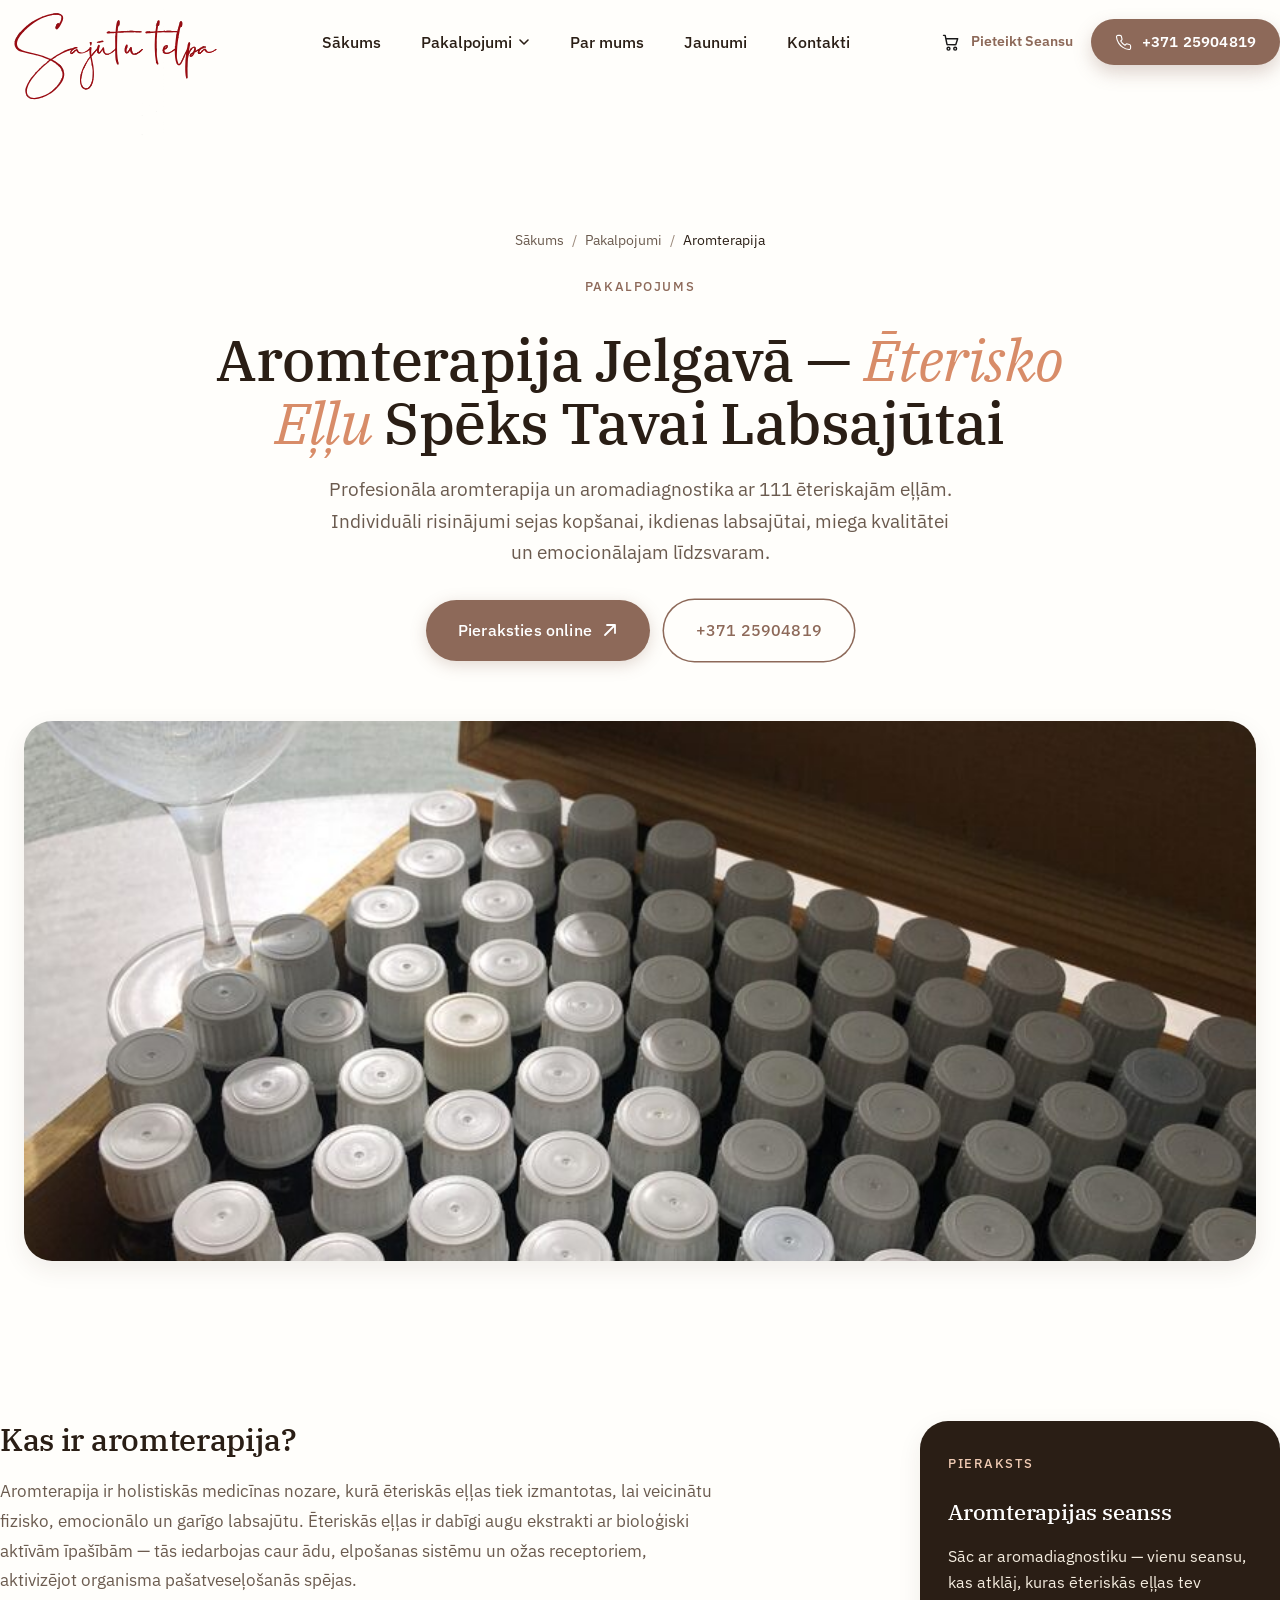
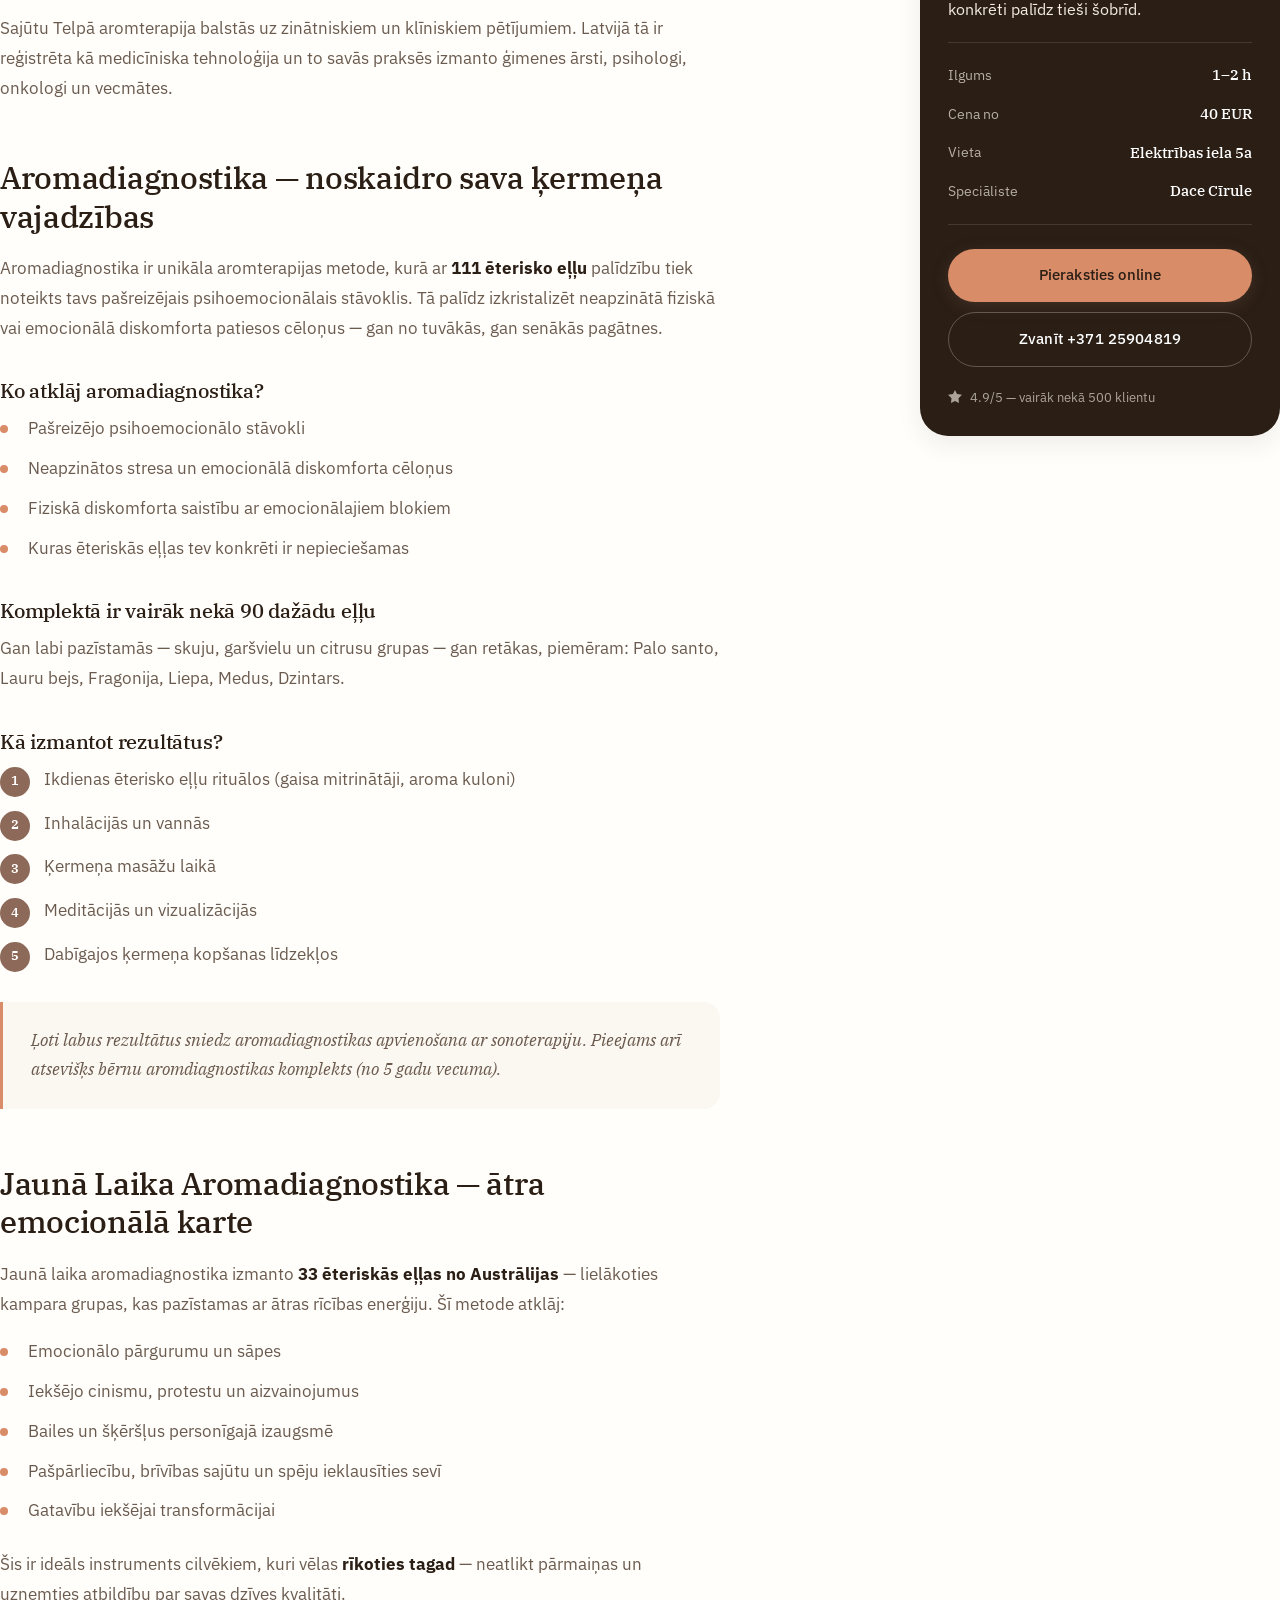
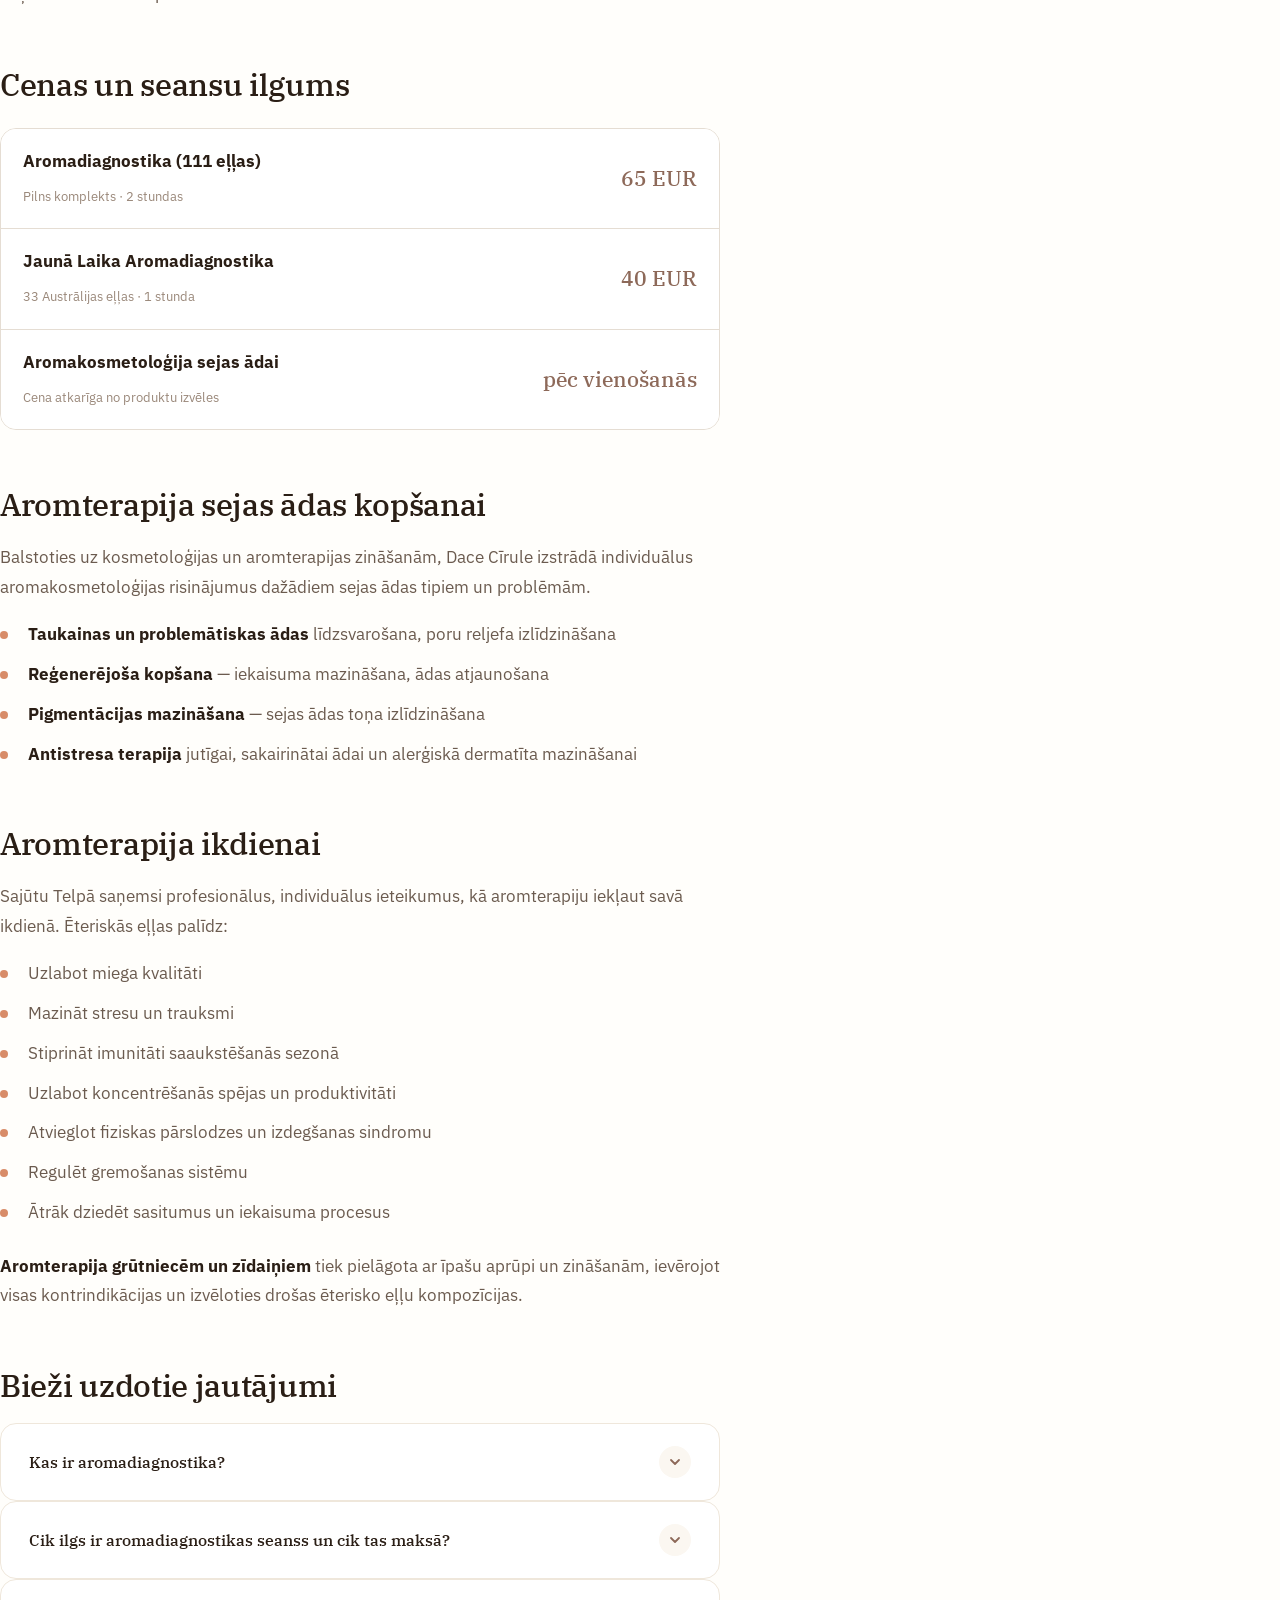
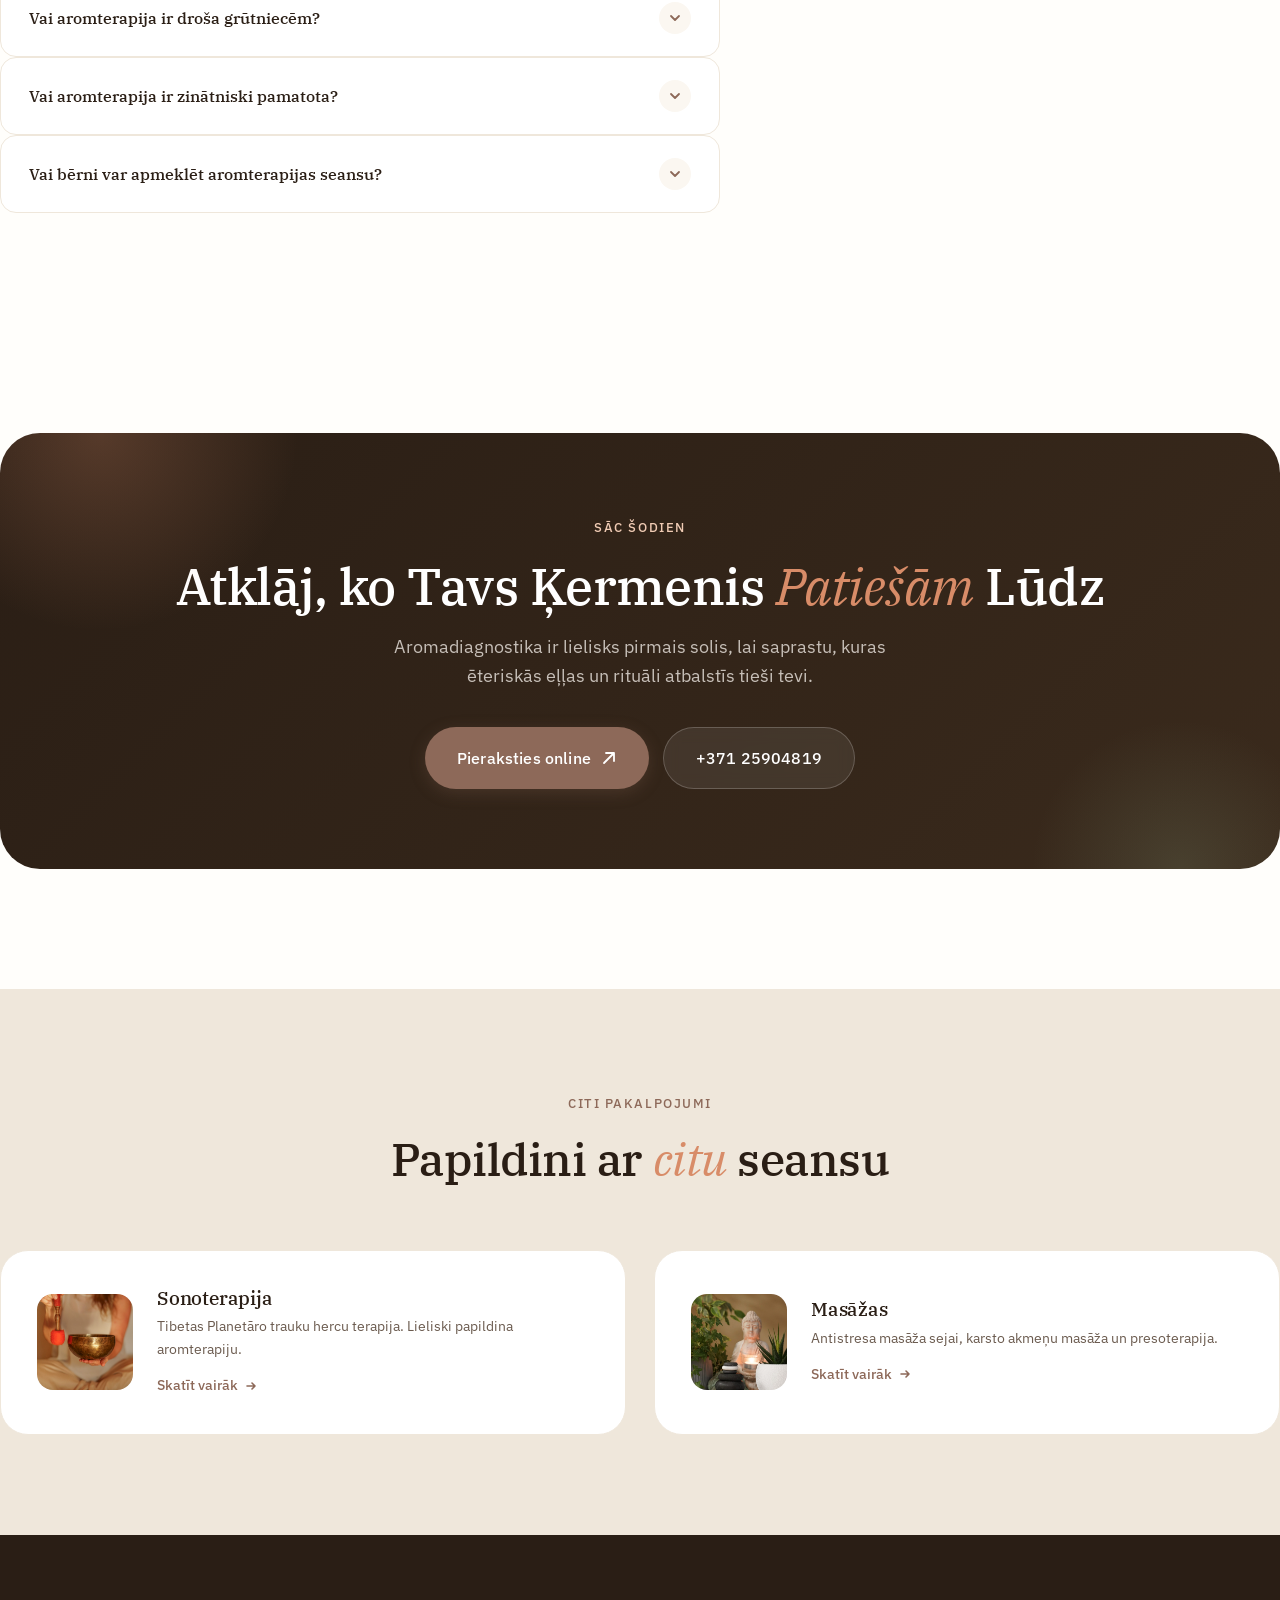
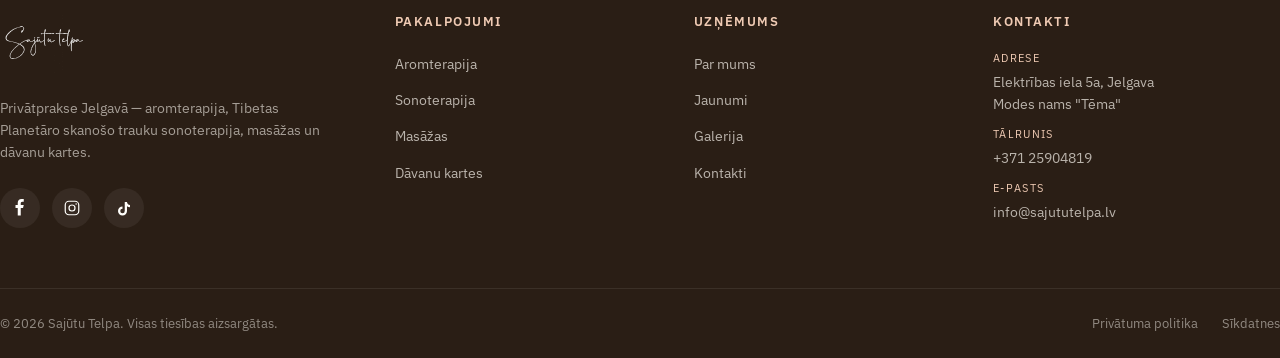
==== aromterapija.html @ 309bea6c "additional page build" ====
<!DOCTYPE html>
<html lang="lv">
<head>
  <meta charset="UTF-8" />
  <meta name="viewport" content="width=device-width, initial-scale=1.0" />
  <meta name="description" content="Profesionāla aromterapija Jelgavā. Aromadiagnostika ar 111 ēteriskajām eļļām (65 EUR), aromterapija ikdienai, sejas kopšanai un grūtniecēm. Pieraksts: +371 25904819." />
  <title>Aromterapija Jelgavā | Aromadiagnostika &amp; Ēteriskās Eļļas | Sajūtu Telpa</title>

  <link rel="preconnect" href="https://fonts.googleapis.com" />
  <link rel="preconnect" href="https://fonts.gstatic.com" crossorigin />
  <link href="https://fonts.googleapis.com/css2?family=IBM+Plex+Sans:wght@400;500;600;700&family=IBM+Plex+Serif:ital,wght@0,400;0,500;1,400;1,500&display=swap" rel="stylesheet" />

  <link rel="stylesheet" href="css/styles.css" />
  <link rel="icon" type="image/svg+xml" href="data:image/svg+xml,%3Csvg xmlns='http://www.w3.org/2000/svg' viewBox='0 0 32 32'%3E%3Cpath fill='%23B07659' d='M16 4c2 4 6 6 10 6-4 2-6 6-6 10-2-4-6-6-10-6 4-2 6-6 6-10z'/%3E%3C/svg%3E" />

  <script type="application/ld+json">
  {
    "@context": "https://schema.org",
    "@type": "Service",
    "serviceType": "Aromterapija un aromadiagnostika",
    "provider": {
      "@type": "LocalBusiness",
      "name": "Sajūtu Telpa",
      "address": {
        "@type": "PostalAddress",
        "streetAddress": "Elektrības iela 5a",
        "addressLocality": "Jelgava",
        "postalCode": "LV-3001",
        "addressCountry": "LV"
      },
      "telephone": "+37125904819"
    },
    "areaServed": "Jelgava",
    "offers": [
      { "@type": "Offer", "name": "Aromadiagnostika (111 eļļas)", "price": "65", "priceCurrency": "EUR" },
      { "@type": "Offer", "name": "Jaunā Laika Aromadiagnostika", "price": "40", "priceCurrency": "EUR" }
    ]
  }
  </script>
</head>
<body>

  <!-- ======================= HEADER ======================= -->
  <header class="site-header" id="siteHeader">
    <div class="container header-inner">
      <a href="index.html" class="logo" aria-label="Sajūtu Telpa — sākumlapa">
        <img src="assets/logo.svg" alt="Sajūtu Telpa logotips" width="34" height="34" />
      </a>

      <nav class="primary-nav" aria-label="Galvenā navigācija">
        <ul>
          <li><a href="index.html">Sākums</a></li>
          <li class="has-dropdown">
            <button type="button" class="nav-trigger" aria-expanded="false" aria-haspopup="true">
              Pakalpojumi
              <svg width="12" height="12" viewBox="0 0 12 12" aria-hidden="true"><path d="M2 4l4 4 4-4" fill="none" stroke="currentColor" stroke-width="1.6" stroke-linecap="round" stroke-linejoin="round"/></svg>
            </button>
            <div class="dropdown" role="menu">
              <a href="aromterapija.html" role="menuitem"><strong>Aromterapija</strong><span>Aromadiagnostika &amp; ēteriskās eļļas</span></a>
              <a href="sonoterapija.html" role="menuitem"><strong>Sonoterapija</strong><span>Tibetas Planetārie skanošie trauki</span></a>
              <a href="masazas.html" role="menuitem"><strong>Masāžas</strong><span>Antistresa &amp; karsto akmeņu</span></a>
              <a href="davanu-kartes.html" role="menuitem"><strong>Dāvanu kartes</strong><span>Uzdāvini labsajūtu</span></a>
            </div>
          </li>
          <li><a href="par-mums.html">Par mums</a></li>
          <li><a href="jaunumi.html">Jaunumi</a></li>
          <li><a href="kontakti.html">Kontakti</a></li>
        </ul>
      </nav>

      <div class="header-cta">
        <a href="https://go.sajututelpa.lv/visi-pakalpojumi" class="header-book" target="_blank" rel="noopener">
          <span class="header-book-icon" aria-hidden="true">
            <svg width="20" height="20" viewBox="0 0 24 24" fill="none">
              <circle cx="9" cy="20" r="1.7" stroke="currentColor" stroke-width="1.7"/>
              <circle cx="17" cy="20" r="1.7" stroke="currentColor" stroke-width="1.7"/>
              <path d="M3 4h2l2.1 10.4a1 1 0 0 0 1 .8h8.9a1 1 0 0 0 1-.8L20 8H7" stroke="currentColor" stroke-width="1.7" stroke-linecap="round" stroke-linejoin="round"/>
            </svg>
          </span>
          <span>Pieteikt Seansu</span>
        </a>
        <a href="tel:+37125904819" class="header-call">
          <svg width="17" height="17" viewBox="0 0 24 24" fill="none" aria-hidden="true"><path d="M22 16.92v3a2 2 0 0 1-2.18 2 19.79 19.79 0 0 1-8.63-3.07 19.5 19.5 0 0 1-6-6 19.79 19.79 0 0 1-3.07-8.67A2 2 0 0 1 4.11 2h3a2 2 0 0 1 2 1.72 12.84 12.84 0 0 0 .7 2.81 2 2 0 0 1-.45 2.11L8.09 9.91a16 16 0 0 0 6 6l1.27-1.27a2 2 0 0 1 2.11-.45 12.84 12.84 0 0 0 2.81.7A2 2 0 0 1 22 16.92z" stroke="currentColor" stroke-width="1.6" stroke-linecap="round" stroke-linejoin="round"/></svg>
          <span>+371 25904819</span>
        </a>
      </div>

      <button class="mobile-toggle" id="mobileToggle" aria-expanded="false" aria-controls="mobileMenu" aria-label="Atvērt izvēlni">
        <span></span><span></span><span></span>
      </button>
    </div>
  </header>

  <div class="mobile-menu" id="mobileMenu" hidden>
    <ul>
      <li><a href="index.html">Sākums</a></li>
      <li><a href="aromterapija.html">Aromterapija</a></li>
      <li><a href="sonoterapija.html">Sonoterapija</a></li>
      <li><a href="masazas.html">Masāžas</a></li>
      <li><a href="davanu-kartes.html">Dāvanu kartes</a></li>
      <li><a href="par-mums.html">Par mums</a></li>
      <li><a href="jaunumi.html">Jaunumi</a></li>
      <li><a href="kontakti.html">Kontakti</a></li>
    </ul>
  </div>

  <main>

    <!-- ======================= PAGE HERO ======================= -->
    <section class="page-hero">
      <div class="container page-hero-inner">
        <nav class="breadcrumbs" aria-label="Trase">
          <ol>
            <li><a href="index.html">Sākums</a></li>
            <li><a href="index.html#pakalpojumi">Pakalpojumi</a></li>
            <li><span aria-current="page">Aromterapija</span></li>
          </ol>
        </nav>
        <span class="eyebrow">Pakalpojums</span>
        <h1>Aromterapija Jelgavā — <em>Ēterisko Eļļu</em> Spēks Tavai Labsajūtai</h1>
        <p class="lead">Profesionāla aromterapija un aromadiagnostika ar 111 ēteriskajām eļļām. Individuāli risinājumi sejas kopšanai, ikdienas labsajūtai, miega kvalitātei un emocionālajam līdzsvaram.</p>
        <div class="page-hero-actions">
          <a href="https://go.sajututelpa.lv/visi-pakalpojumi" class="btn btn-primary btn-lg" target="_blank" rel="noopener">
            Pieraksties online
            <svg width="16" height="16" viewBox="0 0 16 16" aria-hidden="true"><path d="M3 13L13 3M5 3h8v8" stroke="currentColor" stroke-width="1.8" stroke-linecap="round" stroke-linejoin="round" fill="none"/></svg>
          </a>
          <a href="tel:+37125904819" class="btn btn-outline btn-lg">+371 25904819</a>
        </div>
      </div>

      <div class="service-feature-img">
        <img src="assets/gallery/Aromterapijas%20proced%C5%ABras%20Jelgav%C4%81.jpeg" alt="Aromterapijas procedūra Sajūtu Telpā Jelgavā" />
      </div>
    </section>

    <!-- ======================= SERVICE BODY ======================= -->
    <section class="service-body">
      <div class="container service-body-grid">
        <article class="service-content">
          <h2>Kas ir aromterapija?</h2>
          <p>Aromterapija ir holistiskās medicīnas nozare, kurā ēteriskās eļļas tiek izmantotas, lai veicinātu fizisko, emocionālo un garīgo labsajūtu. Ēteriskās eļļas ir dabīgi augu ekstrakti ar bioloģiski aktīvām īpašībām — tās iedarbojas caur ādu, elpošanas sistēmu un ožas receptoriem, aktivizējot organisma pašatveseļošanās spējas.</p>
          <p>Sajūtu Telpā aromterapija balstās uz zinātniskiem un klīniskiem pētījumiem. Latvijā tā ir reģistrēta kā medicīniska tehnoloģija un to savās praksēs izmanto ģimenes ārsti, psihologi, onkologi un vecmātes.</p>

          <h2>Aromadiagnostika — noskaidro sava ķermeņa vajadzības</h2>
          <p>Aromadiagnostika ir unikāla aromterapijas metode, kurā ar <strong>111 ēterisko eļļu</strong> palīdzību tiek noteikts tavs pašreizējais psihoemocionālais stāvoklis. Tā palīdz izkristalizēt neapzinātā fiziskā vai emocionālā diskomforta patiesos cēloņus — gan no tuvākās, gan senākās pagātnes.</p>

          <h3>Ko atklāj aromadiagnostika?</h3>
          <ul>
            <li>Pašreizējo psihoemocionālo stāvokli</li>
            <li>Neapzinātos stresa un emocionālā diskomforta cēloņus</li>
            <li>Fiziskā diskomforta saistību ar emocionālajiem blokiem</li>
            <li>Kuras ēteriskās eļļas tev konkrēti ir nepieciešamas</li>
          </ul>

          <h3>Komplektā ir vairāk nekā 90 dažādu eļļu</h3>
          <p>Gan labi pazīstamās — skuju, garšvielu un citrusu grupas — gan retākas, piemēram: Palo santo, Lauru bejs, Fragonija, Liepa, Medus, Dzintars.</p>

          <h3>Kā izmantot rezultātus?</h3>
          <ol>
            <li>Ikdienas ēterisko eļļu rituālos (gaisa mitrinātāji, aroma kuloni)</li>
            <li>Inhalācijās un vannās</li>
            <li>Ķermeņa masāžu laikā</li>
            <li>Meditācijās un vizualizācijās</li>
            <li>Dabīgajos ķermeņa kopšanas līdzekļos</li>
          </ol>

          <blockquote>
            <p>Ļoti labus rezultātus sniedz aromadiagnostikas apvienošana ar sonoterapiju. Pieejams arī atsevišķs bērnu aromdiagnostikas komplekts (no 5 gadu vecuma).</p>
          </blockquote>

          <h2>Jaunā Laika Aromadiagnostika — ātra emocionālā karte</h2>
          <p>Jaunā laika aromadiagnostika izmanto <strong>33 ēteriskās eļļas no Austrālijas</strong> — lielākoties kampara grupas, kas pazīstamas ar ātras rīcības enerģiju. Šī metode atklāj:</p>
          <ul>
            <li>Emocionālo pārgurumu un sāpes</li>
            <li>Iekšējo cinismu, protestu un aizvainojumus</li>
            <li>Bailes un šķēršļus personīgajā izaugsmē</li>
            <li>Pašpārliecību, brīvības sajūtu un spēju ieklausīties sevī</li>
            <li>Gatavību iekšējai transformācijai</li>
          </ul>
          <p>Šis ir ideāls instruments cilvēkiem, kuri vēlas <strong>rīkoties tagad</strong> — neatlikt pārmaiņas un uzņemties atbildību par savas dzīves kvalitāti.</p>

          <h2>Cenas un seansu ilgums</h2>
          <div class="price-table">
            <div class="price-row">
              <div>
                <strong>Aromadiagnostika (111 eļļas)</strong>
                <small>Pilns komplekts · 2 stundas</small>
              </div>
              <span class="price-tag">65 EUR</span>
            </div>
            <div class="price-row">
              <div>
                <strong>Jaunā Laika Aromadiagnostika</strong>
                <small>33 Austrālijas eļļas · 1 stunda</small>
              </div>
              <span class="price-tag">40 EUR</span>
            </div>
            <div class="price-row">
              <div>
                <strong>Aromakosmetoloģija sejas ādai</strong>
                <small>Cena atkarīga no produktu izvēles</small>
              </div>
              <span class="price-tag">pēc vienošanās</span>
            </div>
          </div>

          <h2>Aromterapija sejas ādas kopšanai</h2>
          <p>Balstoties uz kosmetoloģijas un aromterapijas zināšanām, Dace Cīrule izstrādā individuālus aromakosmetoloģijas risinājumus dažādiem sejas ādas tipiem un problēmām.</p>
          <ul>
            <li><strong>Taukainas un problemātiskas ādas</strong> līdzsvarošana, poru reljefa izlīdzināšana</li>
            <li><strong>Reģenerējoša kopšana</strong> — iekaisuma mazināšana, ādas atjaunošana</li>
            <li><strong>Pigmentācijas mazināšana</strong> — sejas ādas toņa izlīdzināšana</li>
            <li><strong>Antistresa terapija</strong> jutīgai, sakairinātai ādai un alerģiskā dermatīta mazināšanai</li>
          </ul>

          <h2>Aromterapija ikdienai</h2>
          <p>Sajūtu Telpā saņemsi profesionālus, individuālus ieteikumus, kā aromterapiju iekļaut savā ikdienā. Ēteriskās eļļas palīdz:</p>
          <ul>
            <li>Uzlabot miega kvalitāti</li>
            <li>Mazināt stresu un trauksmi</li>
            <li>Stiprināt imunitāti saaukstēšanās sezonā</li>
            <li>Uzlabot koncentrēšanās spējas un produktivitāti</li>
            <li>Atvieglot fiziskas pārslodzes un izdegšanas sindromu</li>
            <li>Regulēt gremošanas sistēmu</li>
            <li>Ātrāk dziedēt sasitumus un iekaisuma procesus</li>
          </ul>
          <p><strong>Aromterapija grūtniecēm un zīdaiņiem</strong> tiek pielāgota ar īpašu aprūpi un zināšanām, ievērojot visas kontrindikācijas un izvēloties drošas ēterisko eļļu kompozīcijas.</p>

          <h2>Bieži uzdotie jautājumi</h2>
          <details class="faq-item">
            <summary>
              <span>Kas ir aromadiagnostika?</span>
              <span class="faq-toggle" aria-hidden="true"><svg width="14" height="14" viewBox="0 0 14 14"><path d="M3 5l4 4 4-4" stroke="currentColor" stroke-width="1.8" stroke-linecap="round" stroke-linejoin="round" fill="none"/></svg></span>
            </summary>
            <div class="faq-content"><p>Aromadiagnostika ir aromterapijas metode, kurā ar ēterisko eļļu palīdzību nosaka cilvēka pašreizējo psihoemocionālo stāvokli un emocionālā vai fiziskā diskomforta cēloņus. Tā palīdz noskaidrot, kuras ēteriskās eļļas konkrētajā dzīves posmā ir nepieciešamas.</p></div>
          </details>
          <details class="faq-item">
            <summary>
              <span>Cik ilgs ir aromadiagnostikas seanss un cik tas maksā?</span>
              <span class="faq-toggle" aria-hidden="true"><svg width="14" height="14" viewBox="0 0 14 14"><path d="M3 5l4 4 4-4" stroke="currentColor" stroke-width="1.8" stroke-linecap="round" stroke-linejoin="round" fill="none"/></svg></span>
            </summary>
            <div class="faq-content"><p>Pilnais aromadiagnostikas seanss (111 ēteriskās eļļas) ilgst 2 stundas un maksā 65 EUR. Jaunā laika aromadiagnostika (33 eļļas) ilgst 1 stundu un maksā 40 EUR.</p></div>
          </details>
          <details class="faq-item">
            <summary>
              <span>Vai aromterapija ir droša grūtniecēm?</span>
              <span class="faq-toggle" aria-hidden="true"><svg width="14" height="14" viewBox="0 0 14 14"><path d="M3 5l4 4 4-4" stroke="currentColor" stroke-width="1.8" stroke-linecap="round" stroke-linejoin="round" fill="none"/></svg></span>
            </summary>
            <div class="faq-content"><p>Ar profesionāla terapeita palīdzību aromterapija var būt droša un labvēlīga grūtniecēm. Sajūtu Telpā tiek ievērotas visas kontrindikācijas un izvēlētas grūtniecībai piemērotas ēteriskās eļļas.</p></div>
          </details>
          <details class="faq-item">
            <summary>
              <span>Vai aromterapija ir zinātniski pamatota?</span>
              <span class="faq-toggle" aria-hidden="true"><svg width="14" height="14" viewBox="0 0 14 14"><path d="M3 5l4 4 4-4" stroke="currentColor" stroke-width="1.8" stroke-linecap="round" stroke-linejoin="round" fill="none"/></svg></span>
            </summary>
            <div class="faq-content"><p>Jā. Aromterapija ir reģistrēta kā medicīniska tehnoloģija Latvijā. To izmanto dažādās slimnīcās Francijā un Vācijā. Dace Cīrule ir papildus mācījusies ēterisko eļļu bioķīmijā pie Ingrid Ghesquiere (Francija) viņas Aroma Education skolā.</p></div>
          </details>
          <details class="faq-item">
            <summary>
              <span>Vai bērni var apmeklēt aromterapijas seansu?</span>
              <span class="faq-toggle" aria-hidden="true"><svg width="14" height="14" viewBox="0 0 14 14"><path d="M3 5l4 4 4-4" stroke="currentColor" stroke-width="1.8" stroke-linecap="round" stroke-linejoin="round" fill="none"/></svg></span>
            </summary>
            <div class="faq-content"><p>Jā, aromadiagnostika ir pieejama bērniem sākot no 5 gadu vecuma, izmantojot speciāli bērniem paredzētu eļļu komplektu.</p></div>
          </details>
        </article>

        <aside class="service-aside">
          <div class="info-card">
            <span class="eyebrow eyebrow-light">Pieraksts</span>
            <h3>Aromterapijas seanss</h3>
            <p>Sāc ar aromadiagnostiku — vienu seansu, kas atklāj, kuras ēteriskās eļļas tev konkrēti palīdz tieši šobrīd.</p>
            <div class="info-meta">
              <div><span>Ilgums</span><strong>1–2 h</strong></div>
              <div><span>Cena no</span><strong>40 EUR</strong></div>
              <div><span>Vieta</span><strong>Elektrības iela 5a</strong></div>
              <div><span>Speciāliste</span><strong>Dace Cīrule</strong></div>
            </div>
            <div class="info-actions">
              <a href="https://go.sajututelpa.lv/visi-pakalpojumi" class="btn btn-primary btn-block" target="_blank" rel="noopener">Pieraksties online</a>
              <a href="tel:+37125904819" class="btn btn-outline-light btn-block">Zvanīt +371 25904819</a>
            </div>
            <div class="info-trust">
              <svg width="14" height="14" viewBox="0 0 14 14" fill="currentColor" aria-hidden="true"><path d="M7 0l2 4 5 .7-3.5 3.5L11 13l-4-2-4 2 .5-4.8L0 4.7 5 4z"/></svg>
              4.9/5 — vairāk nekā 500 klientu
            </div>
          </div>
        </aside>
      </div>
    </section>

    <!-- ======================= CTA ======================= -->
    <section class="cta">
      <div class="container cta-inner reveal" data-reveal="up">
        <div class="cta-decor cta-decor-1" aria-hidden="true"></div>
        <div class="cta-decor cta-decor-2" aria-hidden="true"></div>
        <span class="eyebrow eyebrow-light">Sāc šodien</span>
        <h2>Atklāj, ko Tavs Ķermenis <em>Patiešām</em> Lūdz</h2>
        <p>Aromadiagnostika ir lielisks pirmais solis, lai saprastu, kuras ēteriskās eļļas un rituāli atbalstīs tieši tevi.</p>
        <div class="cta-actions">
          <a href="https://go.sajututelpa.lv/visi-pakalpojumi" class="btn btn-primary btn-lg" target="_blank" rel="noopener">
            Pieraksties online
            <svg width="16" height="16" viewBox="0 0 16 16" aria-hidden="true"><path d="M3 13L13 3M5 3h8v8" stroke="currentColor" stroke-width="1.8" stroke-linecap="round" stroke-linejoin="round" fill="none"/></svg>
          </a>
          <a href="tel:+37125904819" class="btn btn-ghost-light btn-lg">+371 25904819</a>
        </div>
      </div>
    </section>

    <!-- ======================= RELATED ======================= -->
    <section class="related-services">
      <div class="container">
        <div class="section-head reveal" data-reveal="up">
          <span class="eyebrow">Citi pakalpojumi</span>
          <h2>Papildini ar <em>citu</em> seansu</h2>
        </div>
        <div class="related-grid">
          <a href="sonoterapija.html" class="related-card">
            <div class="related-img"><img src="assets/gallery/Tibetas%20skano%C5%A1ie%20trauki.jpeg" alt="Tibetas Planetārie skanošie trauki" loading="lazy" /></div>
            <div>
              <h3>Sonoterapija</h3>
              <p>Tibetas Planetāro trauku hercu terapija. Lieliski papildina aromterapiju.</p>
              <span class="related-arrow">Skatīt vairāk <svg width="14" height="14" viewBox="0 0 14 14"><path d="M3 7h8m-3-3l3 3-3 3" stroke="currentColor" stroke-width="1.6" stroke-linecap="round" stroke-linejoin="round" fill="none"/></svg></span>
            </div>
          </a>
          <a href="masazas.html" class="related-card">
            <div class="related-img"><img src="assets/gallery/Karsto%20akme%C5%86u%20mas%C4%81%C5%BEa.jpeg" alt="Karsto akmeņu masāža" loading="lazy" /></div>
            <div>
              <h3>Masāžas</h3>
              <p>Antistresa masāža sejai, karsto akmeņu masāža un presoterapija.</p>
              <span class="related-arrow">Skatīt vairāk <svg width="14" height="14" viewBox="0 0 14 14"><path d="M3 7h8m-3-3l3 3-3 3" stroke="currentColor" stroke-width="1.6" stroke-linecap="round" stroke-linejoin="round" fill="none"/></svg></span>
            </div>
          </a>
        </div>
      </div>
    </section>

  </main>

  <!-- ======================= FOOTER ======================= -->
  <footer class="site-footer">
    <div class="container footer-grid">
      <div class="footer-brand">
        <a href="index.html" class="logo logo-light"><img src="assets/logo.svg" alt="Sajūtu Telpa logotips" width="30" height="30" /></a>
        <p>Privātprakse Jelgavā — aromterapija, Tibetas Planetāro skanošo trauku sonoterapija, masāžas un dāvanu kartes.</p>
        <div class="footer-socials">
          <a href="https://www.facebook.com/dclounge.jelgava" target="_blank" rel="noopener" aria-label="Facebook"><svg width="18" height="18" viewBox="0 0 24 24" fill="currentColor" aria-hidden="true"><path d="M13 22V12h3l1-4h-4V5.5c0-1 .5-2 2-2h2V0h-3c-3 0-5 2-5 5v3H6v4h3v10z"/></svg></a>
          <a href="https://www.instagram.com/sajutu.telpa/" target="_blank" rel="noopener" aria-label="Instagram"><svg width="18" height="18" viewBox="0 0 24 24" fill="none" aria-hidden="true"><rect x="3" y="3" width="18" height="18" rx="5" stroke="currentColor" stroke-width="1.6"/><circle cx="12" cy="12" r="4" stroke="currentColor" stroke-width="1.6"/><circle cx="17.5" cy="6.5" r="1" fill="currentColor"/></svg></a>
          <a href="https://www.tiktok.com/@sajutu.telpa" target="_blank" rel="noopener" aria-label="TikTok"><svg width="18" height="18" viewBox="0 0 24 24" fill="currentColor" aria-hidden="true"><path d="M16 4c0 2 1.5 4 4 4v3c-1.5 0-3-.5-4-1.5V16a6 6 0 1 1-6-6v3a3 3 0 1 0 3 3V4z"/></svg></a>
        </div>
      </div>
      <div class="footer-col"><h4>Pakalpojumi</h4><ul>
        <li><a href="aromterapija.html">Aromterapija</a></li>
        <li><a href="sonoterapija.html">Sonoterapija</a></li>
        <li><a href="masazas.html">Masāžas</a></li>
        <li><a href="davanu-kartes.html">Dāvanu kartes</a></li>
      </ul></div>
      <div class="footer-col"><h4>Uzņēmums</h4><ul>
        <li><a href="par-mums.html">Par mums</a></li>
        <li><a href="jaunumi.html">Jaunumi</a></li>
        <li><a href="galerija.html">Galerija</a></li>
        <li><a href="kontakti.html">Kontakti</a></li>
      </ul></div>
      <div class="footer-col footer-contact"><h4>Kontakti</h4><ul>
        <li><span>Adrese</span>Elektrības iela 5a, Jelgava<br />Modes nams "Tēma"</li>
        <li><span>Tālrunis</span><a href="tel:+37125904819">+371 25904819</a></li>
        <li><span>E-pasts</span><a href="mailto:info@sajututelpa.lv">info@sajututelpa.lv</a></li>
      </ul></div>
    </div>
    <div class="footer-bottom"><div class="container">
      <p>© <span id="year"></span> Sajūtu Telpa. Visas tiesības aizsargātas.</p>
      <ul><li><a href="privatuma-politika.html">Privātuma politika</a></li><li><a href="sikdatnes.html">Sīkdatnes</a></li></ul>
    </div></div>
  </footer>

  <a href="#top" class="back-to-top" id="backToTop" aria-label="Atgriezties augšā" hidden>
    <svg width="20" height="20" viewBox="0 0 20 20" aria-hidden="true"><path d="M6 12l4-4 4 4" stroke="currentColor" stroke-width="2" stroke-linecap="round" stroke-linejoin="round" fill="none"/></svg>
  </a>

  <script src="js/main.js"></script>
</body>
</html>
---- css/styles.css ----
/* ========================================================
   SAJŪTU TELPA — STYLES
   ======================================================== */

:root {
  /* Color tokens */
  --bg: #FFFEFB;
  --bg-alt: #EFE7DB;
  --bg-dark: #2A1E15;
  --surface: #FFFFFF;
  --surface-soft: #FBF7F1;

  --text: #2A1E15;
  --text-soft: #6B5B4F;
  --text-mute: #9A887A;

  --primary: #8D6959;
  --primary-hover: #9A6248;
  --primary-soft: #D4A488;
  --accent: #D88C68;
  --accent-soft: #F0CBB4;

  --border: #E5DDD3;
  --border-soft: #EFE7DB;

  --sage: #8FA886;

  --shadow-sm: 0 2px 6px rgba(60, 36, 20, 0.05);
  --shadow-md: 0 8px 24px rgba(60, 36, 20, 0.08);
  --shadow-lg: 0 20px 50px rgba(60, 36, 20, 0.12);

  --radius-sm: 8px;
  --radius: 16px;
  --radius-lg: 28px;
  --radius-xl: 40px;

  --container: 1290px;
  --header-h: 84px;

  --ease: cubic-bezier(0.25, 1, 0.5, 1);
  --ease-bounce: cubic-bezier(0.34, 1.56, 0.64, 1);
}

/* ========================================================
   RESET & BASE
   ======================================================== */
*, *::before, *::after { box-sizing: border-box; }

html {
  scroll-behavior: smooth;
  scroll-padding-top: var(--header-h);
}

body {
  margin: 0;
  font-family: 'IBM Plex Sans', system-ui, -apple-system, sans-serif;
  font-size: 16px;
  line-height: 1.65;
  color: var(--text);
  background: var(--bg);
  -webkit-font-smoothing: antialiased;
  -moz-osx-font-smoothing: grayscale;
  overflow-x: hidden;
}

img { max-width: 100%; display: block; }
a { color: inherit; text-decoration: none; }
button { font-family: inherit; cursor: pointer; border: none; background: none; }
ul { list-style: none; padding: 0; margin: 0; }

h1, h2, h3, h4, h5 {
  font-family: 'IBM Plex Serif', Georgia, serif;
  font-weight: 500;
  line-height: 1.15;
  margin: 0;
  letter-spacing: -0.01em;
}

h1 em, h2 em, h3 em {
  font-family: 'IBM Plex Serif', Georgia, serif;
  font-style: italic;
  color: var(--accent);
  font-weight: 400;
}

p { margin: 0; }

.container {
  width: 100%;
  max-width: var(--container);
  margin: 0 auto;
  padding: 0;
}

.eyebrow {
  display: inline-flex;
  align-items: center;
  gap: 8px;
  font-size: 13px;
  font-weight: 500;
  letter-spacing: 0.12em;
  text-transform: uppercase;
  color: var(--primary);
  margin-bottom: 18px;
}
.eyebrow-light { color: var(--accent-soft); }
.eyebrow-dot {
  width: 6px; height: 6px; border-radius: 50%;
  background: var(--accent);
  box-shadow: 0 0 0 4px rgba(216, 140, 104, 0.18);
  animation: pulse 2.4s ease-in-out infinite;
}

@keyframes pulse {
  0%, 100% { box-shadow: 0 0 0 4px rgba(216, 140, 104, 0.18); }
  50% { box-shadow: 0 0 0 8px rgba(216, 140, 104, 0.05); }
}

/* ========================================================
   BUTTONS
   ======================================================== */
.btn {
  display: inline-flex;
  align-items: center;
  justify-content: center;
  gap: 10px;
  padding: 14px 26px;
  border-radius: 999px;
  font-weight: 500;
  font-size: 15px;
  letter-spacing: 0.01em;
  cursor: pointer;
  transition: all 0.3s var(--ease);
  position: relative;
  overflow: hidden;
  white-space: nowrap;
}
.btn svg { transition: transform 0.3s var(--ease); }
.btn:hover svg { transform: translate(2px, -2px); }

.btn-sm { padding: 10px 18px; font-size: 14px; }
.btn-lg { padding: 17px 32px; font-size: 16px; }
.btn-block { width: 100%; }

.btn-primary {
  background: var(--primary);
  color: #fff;
  box-shadow: 0 4px 16px rgba(141, 105, 89, 0.25);
}
.btn-primary:hover {
  background: var(--primary-hover);
  box-shadow: 0 8px 24px rgba(141, 105, 89, 0.35);
  transform: translateY(-1px);
}

.btn-ghost {
  background: transparent;
  color: var(--text);
  border: 1.5px solid var(--border);
}
.btn-ghost:hover {
  background: var(--surface);
  border-color: var(--primary);
  color: var(--primary);
}

.btn-ghost-light {
  background: rgba(255,255,255,0.08);
  color: #fff;
  border: 1.5px solid rgba(255,255,255,0.2);
  backdrop-filter: blur(8px);
}
.btn-ghost-light:hover {
  background: rgba(255,255,255,0.15);
  border-color: rgba(255,255,255,0.4);
}

.btn-outline {
  background: transparent;
  color: var(--primary);
  border: none;
  /* Ring instead of border: even curves on iOS; overflow visible avoids .btn clip */
  box-shadow: 0 0 0 1.5px var(--primary);
  overflow: visible;
}
.btn-outline:hover {
  background: var(--primary);
  color: #fff;
  box-shadow: 0 0 0 1.5px var(--primary);
}

.link-arrow {
  display: inline-flex;
  align-items: center;
  gap: 8px;
  color: var(--primary);
  font-weight: 500;
  position: relative;
  padding-bottom: 2px;
}
.link-arrow::after {
  content: '';
  position: absolute;
  left: 0; bottom: 0;
  width: 100%; height: 1px;
  background: currentColor;
  transform: scaleX(0);
  transform-origin: right;
  transition: transform 0.4s var(--ease);
}
.link-arrow:hover::after {
  transform: scaleX(1);
  transform-origin: left;
}
.link-arrow svg { transition: transform 0.3s var(--ease); }
.link-arrow:hover svg { transform: translateX(4px); }

/* ========================================================
   HEADER
   ======================================================== */
.site-header {
  position: sticky;
  top: 0;
  z-index: 2001;
  background: rgba(255, 254, 251, 0.85);
  backdrop-filter: blur(14px);
  border-bottom: 1px solid transparent;
  transition: all 0.3s var(--ease);
}
.site-header.scrolled {
  border-bottom-color: var(--border);
  box-shadow: var(--shadow-sm);
}

.header-inner {
  display: flex;
  align-items: center;
  justify-content: space-between;
  gap: 32px;
  height: var(--header-h);
}

.logo {
  display: inline-flex;
  align-items: center;
  line-height: 0;
}
.logo img {
  width: 50px;
  height: auto;
  object-fit: contain;
  transition: width 0.35s var(--ease), padding 0.35s var(--ease), transform 0.35s var(--ease);
}
.site-header .logo {
  width: 230px;
  flex: 0 0 230px;
  padding-top: 35px;
}
.site-header .logo img {
  width: 230px;
  height: auto;
  transform-origin: left center;
}
.site-header.scrolled .logo {
  padding-top: 5px;
}
.site-header.scrolled .logo img {
  transform: scale(0.7391);
}
.logo-light img {
  width: 88px;
  height: auto;
  filter: brightness(0) invert(1);
  opacity: 0.9;
}

.primary-nav { flex: 1; display: flex; justify-content: center; }
.primary-nav > ul {
  display: flex;
  align-items: center;
  gap: 8px;
}
.primary-nav a, .nav-trigger {
  display: inline-flex;
  align-items: center;
  gap: 6px;
  padding: 10px 16px;
  font-size: 16px;
  font-weight: 500;
  color: var(--text);
  border-radius: 999px;
  transition: all 0.3s var(--ease);
}
.primary-nav a:hover, .nav-trigger:hover {
  color: var(--primary);
  background: var(--surface-soft);
}
.nav-trigger svg { transition: transform 0.3s var(--ease); }
.has-dropdown:hover .nav-trigger svg { transform: rotate(180deg); }

.has-dropdown { position: relative; }
.dropdown {
  position: absolute;
  top: calc(100% + 8px);
  left: 50%;
  transform: translate(-50%, 8px);
  width: 320px;
  background: var(--surface);
  border-radius: var(--radius);
  box-shadow: var(--shadow-lg);
  border: 1px solid var(--border-soft);
  padding: 12px;
  opacity: 0;
  visibility: hidden;
  transition: all 0.3s var(--ease);
}
.has-dropdown:hover .dropdown,
.has-dropdown:focus-within .dropdown {
  opacity: 1;
  visibility: visible;
  transform: translate(-50%, 0);
}
.dropdown a {
  display: block;
  padding: 12px 14px;
  border-radius: var(--radius-sm);
  transition: background 0.2s ease;
}
.dropdown a:hover { background: var(--surface-soft); }
.dropdown strong { display: block; color: var(--text); font-size: 15px; margin-bottom: 2px; font-weight: 600; }
.dropdown span { display: block; font-size: 13px; color: var(--text-soft); }

.header-cta {
  display: flex;
  align-items: center;
  gap: 18px;
}

.header-book {
  display: inline-flex;
  align-items: center;
  gap: 10px;
  font-size: 14px;
  font-weight: 600;
  color: #8d6959;
  transition: color 0.3s var(--ease), transform 0.3s var(--ease);
  white-space: nowrap;
}
.header-book:hover {
  color: #d66f41;
  transform: translateY(-1px);
}

.header-book-icon {
  position: relative;
  display: inline-grid;
  place-items: center;
  width: 20px;
  height: 20px;
  color: #181818;
}

.header-book-count {
  position: absolute;
  top: -7px;
  right: -9px;
  min-width: 15px;
  height: 15px;
  border-radius: 999px;
  padding: 0 4px;
  background: #9f9363;
  color: #fff;
  font-size: 10px;
  line-height: 15px;
  text-align: center;
  font-weight: 700;
}

.header-call {
  display: inline-flex;
  align-items: center;
  gap: 10px;
  padding: 11px 24px;
  border-radius: 999px;
  background: #8d6959;
  color: #fff;
  font-size: 15px;
  font-weight: 600;
  letter-spacing: 0.01em;
  box-shadow: 0 8px 18px rgba(141, 105, 89, 0.28);
  transition: background 0.3s var(--ease), transform 0.3s var(--ease);
  white-space: nowrap;
}

.header-call:hover {
  background: #7f5f50;
  transform: translateY(-1px);
}

.mobile-toggle {
  display: none;
  flex-direction: column;
  gap: 5px;
  padding: 8px;
}
.mobile-toggle span {
  width: 22px; height: 2px;
  background: var(--text);
  border-radius: 2px;
  transition: all 0.3s var(--ease);
}
.mobile-toggle[aria-expanded="true"] span:nth-child(1) {
  transform: translateY(7px) rotate(45deg);
}
.mobile-toggle[aria-expanded="true"] span:nth-child(2) {
  opacity: 0;
}
.mobile-toggle[aria-expanded="true"] span:nth-child(3) {
  transform: translateY(-7px) rotate(-45deg);
}

.mobile-menu {
  position: fixed;
  inset: var(--header-h) 0 0 0;
  background: var(--bg);
  padding: 32px 24px;
  z-index: 2000;
  overflow-y: auto;
  -webkit-overflow-scrolling: touch;
  transform: translateX(-100%);
  transition: transform 0.4s var(--ease);
}
.mobile-menu.open {
  transform: translateX(0);
}
.mobile-menu[hidden] { display: block; }
.mobile-menu ul { display: flex; flex-direction: column; gap: 6px; margin-bottom: 24px; }
.mobile-menu a {
  display: block;
  padding: 16px 20px;
  font-size: 18px;
  font-family: 'IBM Plex Serif', serif;
  border-bottom: 1px solid var(--border-soft);
}
.mobile-cta {
  display: flex;
  flex-direction: column;
  gap: 12px;
}
.mobile-cta .btn {
  justify-content: space-between;
  width: 100%;
}
.mobile-cta .btn svg {
  flex-shrink: 0;
  width: 20px;
  height: 20px;
}
.mobile-cta .btn .mobile-cta-text {
  text-align: right;
  font-family: inherit;
}
.mobile-cta .btn:hover svg {
  transform: none;
}

/* ========================================================
   HERO
   ======================================================== */
.hero {
  position: relative;
  padding: 44px 0 92px;
  overflow: hidden;
}
.hero-panel {
  background-color: #f4f3f0;
  background-image: url("../assets/image.png");
  background-repeat: no-repeat;
  background-size: cover;
  background-position: center;
  border-radius: 22px;
  overflow: hidden;
  border: 1px solid #ece7df;
}

.hero-inner {
  display: grid;
  grid-template-columns: 1.02fr 1fr;
  gap: 24px;
  align-items: stretch;
}

.hero-content {
  position: relative;
  z-index: 2;
  padding: 72px 36px 72px 54px;
}

.hero-title {
  font-size: clamp(2.3rem, 4.3vw, 3rem);
  margin-bottom: 16px;
  letter-spacing: -0.02em;
  line-height: 1.08;
}
.hero-title em {
  display: inline-block;
  position: relative;
  color: #d66f41;
}

.hero-sub {
  font-size: 19px;
  color: #6e665f;
  margin-bottom: 30px;
  line-height: 1.58;
}

.hero-actions {
  display: flex;
  gap: 12px;
  flex-wrap: wrap;
  margin-bottom: 54px;
  margin-top: 60px;
}

.hero-main-cta {
  background: #8b6552;
  box-shadow: 0 12px 24px rgba(139, 101, 82, 0.26);
}
.hero-main-cta:hover {
  background: #775443;
  box-shadow: 0 14px 28px rgba(139, 101, 82, 0.34);
}

.hero-trust {
  display: flex;
  flex-direction: column;
  gap: 10px;
  padding: 16px 18px;
  background: #fff;
  border-radius: 16px;
  box-shadow: 0 10px 24px rgba(42, 30, 21, 0.06);
  max-width: 470px;
  border: 1px solid #eee7dd;
}

.hero-trust-top {
  display: flex;
  align-items: center;
  gap: 14px;
}

.hero-avatars {
  display: inline-flex;
  align-items: center;
  margin-top: 1px;
}
.hero-avatar {
  width: 30px;
  height: 30px;
  border-radius: 50%;
  border: 2px solid #fff;
  overflow: hidden;
  margin-left: -8px;
  box-shadow: 0 3px 10px rgba(42, 30, 21, 0.12);
}
.hero-avatar:first-child { margin-left: 0; }
.hero-avatar img {
  width: 100%;
  height: 100%;
  object-fit: cover;
}

.stars {
  display: inline-flex;
  gap: 2px;
  color: #d86f43;
}
.stars svg { width: 15px; height: 15px; }
.trust-text {
  font-size: 13px;
  color: #6f645b;
  line-height: 1.55;
  max-width: 320px;
}

.hero-visual {
  position: relative;
  height: 100%;
  min-height: 540px;
  border-radius: 22px;
  overflow: hidden;
  background: transparent;
}

.hero-shape {
  display: none;
}
.hero-shape-1 {
  width: 420px;
  height: 420px;
  top: -130px;
  right: -85px;
}
.hero-shape-2 {
  width: 460px;
  height: 460px;
  bottom: -190px;
  left: -90px;
}

.hero-image {
  position: absolute;
  inset: 0;
  border-radius: 22px;
  overflow: hidden;
}
.hero-image img {
  width: 100%;
  height: 100%;
  object-fit: cover;
  object-position: center;
  transition: transform 0.9s var(--ease);
}
.hero-image:hover img { transform: scale(1.03); }

/* ========================================================
   MARQUEE
   ======================================================== */
.marquee-section {
  background: var(--bg-dark);
  color: var(--bg);
  padding: 24px 0;
  overflow: hidden;
}
.marquee {
  display: flex;
  white-space: nowrap;
  mask-image: linear-gradient(90deg, transparent, #000 8%, #000 92%, transparent);
}
.marquee-track {
  display: inline-flex;
  align-items: center;
  gap: 40px;
  padding-right: 40px;
  font-family: 'IBM Plex Serif', serif;
  font-size: 22px;
  letter-spacing: 0.02em;
  animation: scrollX 40s linear infinite;
}
.marquee-track span:nth-child(even) {
  color: var(--accent);
  font-size: 16px;
}
@keyframes scrollX {
  to { transform: translateX(-50%); }
}

/* ========================================================
   ABOUT INTRO
   ======================================================== */
.about-intro { padding: 120px 0; }
.about-grid {
  display: grid;
  grid-template-columns: 1fr 1.1fr;
  gap: 80px;
  align-items: start;
}
.about-text-wrap {
  position: sticky;
  top: calc(var(--header-h) + 40px);
  align-self: start;
}
.about-text h2 {
  font-size: clamp(2rem, 3.5vw, 3rem);
  margin-bottom: 20px;
}
.about-text p {
  color: var(--text-soft);
  font-size: 17px;
  margin-bottom: 20px;
  max-width: 460px;
}
.about-text p + p { margin-bottom: 28px; }

.about-gallery {
  display: flex;
  flex-direction: row;
  align-items: flex-start;
  gap: 14px;
}
.about-gallery__col {
  flex: 1;
  min-width: 0;
  display: flex;
  flex-direction: column;
  gap: 14px;
}
.about-gallery__col--right {
  /* Right column starts lower — masonry stagger (desktop + mobile) */
  margin-top: clamp(1.5rem, 5.5vw, 3.25rem);
}
@media (min-width: 600px) {
  .about-gallery { gap: 20px; }
  .about-gallery__col { gap: 20px; }
  .about-gallery__col--right { margin-top: clamp(2rem, 6vw, 3.75rem); }
}
.gallery-img {
  width: 100%;
  border-radius: var(--radius);
  overflow: hidden;
  box-shadow: var(--shadow-sm);
  transition: transform 0.4s var(--ease);
}
.gallery-img:hover { transform: translateY(-4px); }
.gallery-img img {
  width: 100%;
  height: auto;
  display: block;
  object-fit: cover;
  transition: transform 0.6s var(--ease);
}
.gallery-img:hover img { transform: scale(1.04); }

/* ========================================================
   SERVICES
   ======================================================== */
.services { padding: 120px 0; background: var(--bg-alt); }
.section-head {
  text-align: center;
  max-width: 640px;
  margin: 0 auto 64px;
}
.section-head h2 {
  font-size: clamp(2rem, 3.6vw, 3rem);
  margin-bottom: 16px;
}
.section-head p { color: var(--text-soft); font-size: 17px; }

.services-grid {
  display: grid;
  grid-template-columns: repeat(4, 1fr);
  gap: 20px;
}
.service-card {
  position: relative;
  background: var(--surface);
  border-radius: var(--radius-lg);
  padding: 36px 28px;
  border: 1px solid var(--border-soft);
  display: flex;
  flex-direction: column;
  transition: all 0.4s var(--ease);
  overflow: hidden;
  isolation: isolate;
}
.service-card::before {
  content: '';
  position: absolute;
  inset: 0;
  background: linear-gradient(135deg, transparent 50%, rgba(216, 140, 104, 0.08));
  opacity: 0;
  transition: opacity 0.4s var(--ease);
  z-index: -1;
}
.service-card:hover {
  transform: translateY(-6px);
  box-shadow: var(--shadow-lg);
  border-color: var(--primary-soft);
}
.service-card:hover::before { opacity: 1; }

.service-icon {
  width: 60px; height: 60px;
  background: var(--surface-soft);
  border-radius: 18px;
  display: grid;
  place-items: center;
  color: var(--primary);
  margin-bottom: 24px;
  transition: all 0.4s var(--ease);
}
.service-card:hover .service-icon {
  background: var(--primary);
  color: #fff;
  transform: rotate(-5deg);
}
.service-card h3 {
  font-size: 22px;
  margin-bottom: 12px;
}
.service-card > p {
  color: var(--text-soft);
  font-size: 15px;
  flex: 1;
  margin-bottom: 24px;
}
.service-meta {
  font-size: 13px;
  font-weight: 500;
  color: var(--primary);
  letter-spacing: 0.04em;
  text-transform: uppercase;
}
.service-arrow {
  position: absolute;
  top: 28px; right: 28px;
  width: 36px; height: 36px;
  border-radius: 50%;
  display: grid;
  place-items: center;
  background: var(--surface-soft);
  color: var(--primary);
  transition: all 0.4s var(--ease);
  opacity: 0;
  transform: translate(-6px, 6px);
}
.service-card:hover .service-arrow {
  opacity: 1;
  transform: translate(0, 0);
  background: var(--primary);
  color: #fff;
}

/* ========================================================
   STATS
   ======================================================== */
.stats { padding: 100px 0; }
.stats-grid {
  display: grid;
  grid-template-columns: repeat(4, 1fr);
  gap: 24px;
  text-align: center;
}
.stat {
  padding: 32px 20px;
  border-right: 1px solid var(--border);
}
.stat:last-child { border-right: none; }
.stat h3 {
  font-size: clamp(2.5rem, 5vw, 4rem);
  color: var(--primary);
  margin-bottom: 12px;
  font-weight: 500;
  letter-spacing: -0.02em;
}
.stat p { color: var(--text-soft); font-size: 15px; max-width: 220px; margin: 0 auto; }

/* ========================================================
   WHY US
   ======================================================== */
.why-us { padding: 120px 0; background: var(--bg-alt); }
.why-grid {
  display: grid;
  grid-template-columns: 1.1fr 1fr;
  gap: 80px;
  align-items: center;
}
.why-content h2 {
  font-size: clamp(2rem, 3.6vw, 3rem);
  margin-bottom: 20px;
}
.why-content > p {
  color: var(--text-soft);
  font-size: 17px;
  margin-bottom: 36px;
  max-width: 480px;
}

.features-list {
  display: flex;
  flex-direction: column;
  gap: 20px;
}
.features-list li {
  display: flex;
  gap: 16px;
  align-items: flex-start;
  padding: 18px;
  border-radius: var(--radius);
  background: var(--surface);
  border: 1px solid var(--border-soft);
  transition: all 0.3s var(--ease);
}
.features-list li:hover {
  transform: translateX(4px);
  border-color: var(--primary-soft);
}
.feature-icon {
  flex-shrink: 0;
  width: 36px; height: 36px;
  background: var(--accent-soft);
  color: var(--primary);
  border-radius: 50%;
  display: grid;
  place-items: center;
}
.features-list strong { display: block; font-size: 16px; margin-bottom: 4px; color: var(--text); font-weight: 600; }
.features-list p { color: var(--text-soft); font-size: 14px; }

.why-visual { position: relative; }
.why-image {
  border-radius: var(--radius-lg);
  overflow: hidden;
  aspect-ratio: 4/5;
  box-shadow: var(--shadow-lg);
}
.why-image img {
  width: 100%; height: 100%;
  object-fit: cover;
  transition: transform 0.6s var(--ease);
}
.why-image:hover img { transform: scale(1.05); }

.why-badge {
  position: absolute;
  bottom: -20px; left: -20px;
  background: var(--surface);
  border-radius: var(--radius);
  padding: 16px 24px;
  display: flex;
  align-items: center;
  gap: 16px;
  box-shadow: var(--shadow-lg);
}
.why-badge-num {
  font-family: 'IBM Plex Serif', serif;
  font-size: 38px;
  color: var(--primary);
  font-weight: 500;
}
.why-badge-text strong { display: block; font-weight: 600; font-size: 14px; }
.why-badge-text span { font-size: 12px; color: var(--text-soft); }

/* ========================================================
   EXPERT
   ======================================================== */
.expert { padding: 120px 0; }
.expert-grid {
  display: grid;
  grid-template-columns: 1fr 1.2fr;
  gap: 80px;
  align-items: center;
}
.expert-image { position: relative; }
.expert-frame {
  border-radius: var(--radius-lg);
  overflow: hidden;
  aspect-ratio: 4/5;
  box-shadow: var(--shadow-lg);
}
.expert-frame img {
  width: 100%; height: 100%;
  object-fit: cover;
  filter: saturate(0.95);
}
.expert-quote {
  position: absolute;
  bottom: -28px; right: -20px;
  width: 280px;
  background: var(--bg-dark);
  color: var(--bg);
  padding: 24px;
  border-radius: var(--radius);
  box-shadow: var(--shadow-lg);
}
.expert-quote svg { color: var(--accent); margin-bottom: 8px; }
.expert-quote p { font-family: 'IBM Plex Serif', serif; font-style: italic; font-size: 17px; line-height: 1.4; }

.expert-content h2 {
  font-size: clamp(2rem, 3.5vw, 2.8rem);
  margin-bottom: 20px;
}
.expert-lead {
  font-size: 18px;
  color: var(--text-soft);
  margin-bottom: 28px;
}
.credentials {
  display: flex;
  flex-direction: column;
  gap: 12px;
  margin-bottom: 36px;
}
.credentials li {
  display: flex;
  gap: 12px;
  font-size: 15px;
  color: var(--text-soft);
}
.credentials span { color: var(--accent); font-weight: 600; }

/* ========================================================
   TESTIMONIALS
   ======================================================== */
.testimonials { padding: 120px 0; background: var(--bg-alt); }

.carousel {
  position: relative;
  max-width: 760px;
  margin: 0 auto;
}
.carousel-track {
  display: flex;
  overflow: hidden;
  scroll-snap-type: x mandatory;
  scroll-behavior: smooth;
  -webkit-overflow-scrolling: touch;
  border-radius: var(--radius-lg);
}
.testimonial-card {
  flex: 0 0 100%;
  scroll-snap-align: center;
  background: var(--surface);
  padding: 48px 56px;
  border-radius: var(--radius-lg);
  text-align: center;
}
.testimonial-stars {
  display: inline-flex;
  gap: 4px;
  color: var(--accent);
  margin-bottom: 24px;
}
.testimonial-stars svg { width: 18px; height: 18px; }
.testimonial-card blockquote {
  font-family: 'IBM Plex Serif', serif;
  font-size: clamp(18px, 2vw, 22px);
  line-height: 1.5;
  color: var(--text);
  margin: 0 0 28px;
  font-style: italic;
}
.testimonial-author { display: flex; flex-direction: column; gap: 2px; }
.testimonial-author strong { font-weight: 600; font-size: 16px; }
.testimonial-author span { font-size: 13px; color: var(--primary); letter-spacing: 0.04em; text-transform: uppercase; }

.carousel-controls {
  display: flex;
  justify-content: center;
  align-items: center;
  gap: 20px;
  margin-top: 32px;
}
.carousel-btn {
  width: 44px; height: 44px;
  border-radius: 50%;
  background: var(--surface);
  color: var(--text);
  display: grid;
  place-items: center;
  border: 1px solid var(--border);
  transition: all 0.3s var(--ease);
}
.carousel-btn:hover {
  background: var(--primary);
  color: #fff;
  border-color: var(--primary);
  transform: scale(1.05);
}
.carousel-dots { display: flex; gap: 8px; }
.carousel-dots button {
  width: 8px; height: 8px;
  border-radius: 50%;
  background: var(--border);
  transition: all 0.3s var(--ease);
  padding: 0;
}
.carousel-dots button.active {
  background: var(--primary);
  width: 28px;
  border-radius: 4px;
}

/* ========================================================
   FAQ
   ======================================================== */
.faq { padding: 120px 0; }
.faq-grid {
  display: grid;
  grid-template-columns: 1fr 1.4fr;
  gap: 80px;
  align-items: start;
}
.faq-head { position: sticky; top: calc(var(--header-h) + 40px); }
.faq-head h2 {
  font-size: clamp(2rem, 3.5vw, 2.8rem);
  margin-bottom: 16px;
}
.faq-head p { color: var(--text-soft); margin-bottom: 28px; }

.faq-list { display: flex; flex-direction: column; gap: 12px; }
.faq-item {
  background: var(--surface);
  border-radius: var(--radius);
  border: 1px solid var(--border-soft);
  overflow: hidden;
  transition: all 0.3s var(--ease);
}
.faq-item:hover { border-color: var(--primary-soft); }
.faq-item[open] { box-shadow: var(--shadow-md); border-color: var(--primary-soft); }

.faq-item summary {
  list-style: none;
  cursor: pointer;
  padding: 22px 28px;
  display: flex;
  align-items: center;
  justify-content: space-between;
  gap: 16px;
  font-size: 16px;
  font-weight: 500;
  font-family: 'IBM Plex Serif', serif;
}
.faq-item summary::-webkit-details-marker { display: none; }
.faq-toggle {
  width: 32px; height: 32px;
  border-radius: 50%;
  background: var(--surface-soft);
  display: grid;
  place-items: center;
  color: var(--primary);
  flex-shrink: 0;
  transition: all 0.3s var(--ease);
}
.faq-item[open] .faq-toggle {
  background: var(--primary);
  color: #fff;
  transform: rotate(180deg);
}
.faq-content {
  padding: 0 28px 24px;
  color: var(--text-soft);
  font-size: 15px;
  line-height: 1.65;
  animation: faqOpen 0.4s var(--ease);
}
@keyframes faqOpen {
  from { opacity: 0; transform: translateY(-6px); }
  to { opacity: 1; transform: translateY(0); }
}

/* ========================================================
   CTA
   ======================================================== */
.cta { padding: 120px 0; }
.cta-inner {
  position: relative;
  background: linear-gradient(135deg, var(--bg-dark), #3a2a1c);
  color: var(--bg);
  border-radius: var(--radius-xl);
  padding: 80px 48px;
  text-align: center;
  overflow: hidden;
}
.cta-inner h2 {
  font-size: clamp(2.2rem, 4vw, 3.5rem);
  margin: 0 0 16px;
  color: #fff;
}
.cta-inner h2 em { color: var(--accent); }
.cta-inner > p {
  color: rgba(248, 243, 237, 0.75);
  font-size: 18px;
  max-width: 540px;
  margin: 0 auto 36px;
}
.cta-actions {
  display: flex;
  gap: 14px;
  justify-content: center;
  flex-wrap: wrap;
}
.cta-decor {
  position: absolute;
  border-radius: 50%;
  background: radial-gradient(circle, rgba(216, 140, 104, 0.25), transparent 70%);
  pointer-events: none;
}
.cta-decor-1 { width: 400px; height: 400px; top: -200px; left: -100px; }
.cta-decor-2 { width: 300px; height: 300px; bottom: -150px; right: -50px; background: radial-gradient(circle, rgba(143, 168, 134, 0.18), transparent 70%); }

/* ========================================================
   FOOTER
   ======================================================== */
.site-footer {
  background: var(--bg-dark);
  color: var(--bg);
  padding: 80px 0 0;
}
.footer-grid {
  display: grid;
  grid-template-columns: 1.4fr 1fr 1fr 1.2fr;
  gap: 60px;
  margin-bottom: 60px;
}
.footer-brand p {
  color: rgba(248, 243, 237, 0.6);
  margin: 16px 0 24px;
  font-size: 14px;
  line-height: 1.6;
}
.logo-light { color: var(--accent); }
.footer-socials { display: flex; gap: 12px; }
.footer-socials a {
  width: 40px; height: 40px;
  border-radius: 50%;
  background: rgba(255,255,255,0.06);
  display: grid;
  place-items: center;
  color: var(--bg);
  transition: all 0.3s var(--ease);
}
.footer-socials a:hover {
  background: var(--primary);
  transform: translateY(-3px);
}

.footer-col h4 {
  font-family: 'IBM Plex Sans', sans-serif;
  font-size: 13px;
  font-weight: 600;
  letter-spacing: 0.12em;
  text-transform: uppercase;
  color: var(--accent-soft);
  margin-bottom: 20px;
}
.footer-col ul { display: flex; flex-direction: column; gap: 10px; }
.footer-col a {
  color: rgba(248, 243, 237, 0.7);
  font-size: 14px;
  transition: color 0.3s var(--ease);
}
.footer-col a:hover { color: var(--accent); }

.footer-contact li {
  font-size: 14px;
  color: rgba(248, 243, 237, 0.7);
  line-height: 1.6;
}
.footer-contact span {
  display: block;
  font-size: 11px;
  letter-spacing: 0.12em;
  text-transform: uppercase;
  color: var(--accent-soft);
  margin-bottom: 4px;
}

.footer-bottom {
  border-top: 1px solid rgba(255,255,255,0.08);
  padding: 24px 0;
  font-size: 13px;
  color: rgba(248, 243, 237, 0.5);
}
.footer-bottom .container {
  display: flex;
  justify-content: space-between;
  align-items: center;
  gap: 16px;
  flex-wrap: wrap;
}
.footer-bottom ul { display: flex; gap: 24px; }
.footer-bottom a { color: rgba(248, 243, 237, 0.5); transition: color 0.3s var(--ease); }
.footer-bottom a:hover { color: var(--accent); }

/* ========================================================
   BACK TO TOP
   ======================================================== */
.back-to-top {
  position: fixed;
  bottom: 28px; right: 28px;
  width: 48px; height: 48px;
  background: var(--primary);
  color: #fff;
  border-radius: 50%;
  display: grid;
  place-items: center;
  box-shadow: var(--shadow-lg);
  z-index: 50;
  transition: all 0.3s var(--ease);
  opacity: 0;
  transform: translateY(20px);
}
.back-to-top.visible {
  opacity: 1;
  transform: translateY(0);
}
.back-to-top:hover {
  background: var(--primary-hover);
  transform: translateY(-4px);
}

/* ========================================================
   REVEAL ANIMATIONS
   ======================================================== */
.reveal {
  opacity: 0;
  transform: translateY(30px);
  transition: opacity 0.8s var(--ease), transform 0.8s var(--ease);
}
.reveal[data-reveal="fade"] { transform: translateY(0); }
.reveal[data-reveal="left"] { transform: translateX(-30px); }
.reveal[data-reveal="right"] { transform: translateX(30px); }
.reveal.in-view {
  opacity: 1;
  transform: translate(0, 0);
}

@media (prefers-reduced-motion: reduce) {
  *, *::before, *::after {
    animation-duration: 0.01ms !important;
    transition-duration: 0.01ms !important;
  }
  .reveal { opacity: 1; transform: none; }
}

/* ========================================================
   RESPONSIVE
   ======================================================== */
@media (max-width: 1100px) {
  .header-cta .header-book { display: none; }
  .hero-content { padding: 60px 30px 60px 38px; }
  .hero-inner { gap: 8px; }
  .services-grid { grid-template-columns: repeat(2, 1fr); }
  .footer-grid { grid-template-columns: 1fr 1fr; gap: 40px; }
}

@media (max-width: 900px) {
  :root { --header-h: 72px; }
  .container { padding: 0 24px; }
  .site-header .logo img {
    width: 170px;
    height: auto;
  }

  .primary-nav, .header-cta { display: none; }
  .mobile-toggle { display: flex; }

  .hero { padding: 28px 0 52px; }
  .hero-panel { border-radius: 18px; }
  .hero-inner { grid-template-columns: 1fr; }
  .hero-content {
    padding: 48px 24px 40px;
    order: 1;
    border-radius: 18px 18px 0 0;
  }
  .hero-sub { max-width: none; }
  .hero-visual {
    height: 410px;
    order: 2;
    border-radius: 0 0 18px 18px;
  }
  .hero-visual .hero-image {
    border-radius: 0 0 18px 18px;
  }
  .hero-shape-1 {
    width: 320px;
    height: 320px;
    top: -120px;
    right: -90px;
  }
  .hero-shape-2 {
    width: 320px;
    height: 320px;
    bottom: -120px;
    left: -90px;
  }

  .about-intro, .services, .stats, .why-us, .expert, .testimonials, .faq, .cta { padding: 80px 0; }

  .about-grid, .why-grid, .expert-grid, .faq-grid { grid-template-columns: 1fr; gap: 48px; }
  .about-text-wrap { position: static; }
  .faq-head { position: static; }

  .stats-grid { grid-template-columns: repeat(2, 1fr); }
  .stat { border-right: none; border-bottom: 1px solid var(--border); padding-bottom: 32px; }
  .stat:nth-child(2n) { border-right: none; }
  .stat:nth-last-child(-n+2) { border-bottom: none; padding-bottom: 0; padding-top: 32px; }

  .expert-quote { right: 10px; bottom: -16px; width: 240px; }
  .why-badge { left: 10px; }

  .testimonial-card { padding: 36px 24px; }

  .cta-inner { padding: 56px 28px; }

  .footer-grid { grid-template-columns: 1fr; gap: 40px; }
  .footer-bottom .container { flex-direction: column; text-align: center; }
}

@media (max-width: 560px) {
  .hero-title { font-size: clamp(2rem, 9vw, 2.6rem); }
  .hero-sub { font-size: 16px; }
  .hero-trust { max-width: 100%; }
  .hero-main-cta { width: 100%; }
  .services-grid { grid-template-columns: 1fr; }
  .stats-grid { grid-template-columns: 1fr; }
  .stat { border-bottom: 1px solid var(--border) !important; padding: 28px 0 !important; }
  .stat:last-child { border-bottom: none !important; }
  .hero-actions { flex-direction: column; align-items: stretch; }
  .hero-actions .btn { width: 100%; }
  .cta-actions { flex-direction: column; align-items: stretch; }
  .cta-actions .btn { width: 100%; }
}

/* ========================================================
   SERVICE DETAIL PAGES
   ======================================================== */
.page-hero {
  padding: calc(var(--header-h) + 60px) 0 60px;
  background: #fffefb;
}
.service-body { background: #fffefb; }
.page-hero-inner {
  max-width: 880px;
  margin: 0 auto;
  text-align: center;
}
.breadcrumbs {
  font-size: 14px;
  color: var(--text-mute);
  margin-bottom: 20px;
  display: flex;
  justify-content: center;
  gap: 8px;
  flex-wrap: wrap;
}
.breadcrumbs a {
  color: var(--text-soft);
  text-decoration: none;
  transition: color 0.3s var(--ease);
}
.breadcrumbs a:hover { color: var(--primary); }
.breadcrumbs span[aria-current] { color: var(--text); }
.breadcrumbs li { list-style: none; }
.breadcrumbs ol {
  display: flex;
  gap: 8px;
  padding: 0;
  margin: 0;
  flex-wrap: wrap;
  justify-content: center;
}
.breadcrumbs li + li::before {
  content: '/';
  margin-right: 8px;
  color: var(--text-mute);
}

.page-hero h1 {
  font-size: clamp(2.2rem, 4.5vw, 3.6rem);
  margin: 12px 0 20px;
  line-height: 1.1;
}
.page-hero p.lead {
  font-size: 19px;
  color: var(--text-soft);
  max-width: 640px;
  margin: 0 auto 32px;
}
.page-hero-actions {
  display: flex;
  gap: 14px;
  justify-content: center;
  flex-wrap: wrap;
}

.service-feature-img {
  margin: 60px auto 0;
  max-width: var(--container);
  padding: 0 24px;
}
.service-feature-img img {
  width: 100%;
  height: clamp(320px, 50vw, 540px);
  object-fit: cover;
  border-radius: var(--radius-lg);
  box-shadow: var(--shadow-md);
}

.service-body {
  padding: 100px 0;
}
.service-body-grid {
  display: grid;
  grid-template-columns: minmax(0, 1fr) 360px;
  gap: 80px;
  align-items: start;
}

.service-content {
  font-size: 17px;
  line-height: 1.75;
  color: var(--text);
  max-width: 720px;
}
.service-content h2 {
  font-size: clamp(1.6rem, 2.4vw, 2.1rem);
  margin: 56px 0 18px;
  line-height: 1.25;
}
.service-content h2:first-child { margin-top: 0; }
.service-content h3 {
  font-size: 1.25rem;
  margin: 36px 0 12px;
}
.service-content p { margin: 0 0 18px; color: var(--text-soft); }
.service-content strong { color: var(--text); }
.service-content ul, .service-content ol {
  padding-left: 0;
  list-style: none;
  margin: 0 0 24px;
}
.service-content ul li {
  position: relative;
  padding-left: 28px;
  margin-bottom: 10px;
  color: var(--text-soft);
}
.service-content ul li::before {
  content: '';
  position: absolute;
  left: 0;
  top: 11px;
  width: 8px;
  height: 8px;
  border-radius: 50%;
  background: var(--accent);
}
.service-content ol { counter-reset: step; }
.service-content ol li {
  position: relative;
  counter-increment: step;
  padding-left: 44px;
  margin-bottom: 14px;
  color: var(--text-soft);
}
.service-content ol li::before {
  content: counter(step);
  position: absolute;
  left: 0;
  top: 2px;
  width: 30px;
  height: 30px;
  border-radius: 50%;
  background: var(--primary);
  color: #fff;
  display: grid;
  place-items: center;
  font-size: 13px;
  font-weight: 600;
  font-family: 'IBM Plex Serif', serif;
}
.service-content blockquote {
  margin: 32px 0;
  padding: 24px 28px;
  border-left: 3px solid var(--accent);
  background: var(--surface-soft);
  border-radius: 0 var(--radius) var(--radius) 0;
  font-family: 'IBM Plex Serif', serif;
  font-style: italic;
  color: var(--text);
}
.service-content blockquote p:last-child { margin-bottom: 0; }

.price-table {
  margin: 24px 0 28px;
  border: 1px solid var(--border);
  border-radius: var(--radius);
  overflow: hidden;
}
.price-row {
  display: grid;
  grid-template-columns: 1fr auto;
  padding: 18px 22px;
  background: var(--surface);
  border-bottom: 1px solid var(--border);
  align-items: center;
  gap: 16px;
}
.price-row:last-child { border-bottom: none; }
.price-row strong {
  display: block;
  margin-bottom: 4px;
  color: var(--text);
}
.price-row small { color: var(--text-mute); font-size: 13px; }
.price-row .price-tag {
  font-family: 'IBM Plex Serif', serif;
  font-size: 1.3rem;
  color: var(--primary);
  font-weight: 500;
  white-space: nowrap;
}

.tech-grid {
  display: grid;
  grid-template-columns: repeat(2, 1fr);
  gap: 16px;
  margin: 24px 0 32px;
}
.tech-card {
  padding: 20px;
  border: 1px solid var(--border);
  border-radius: var(--radius);
  background: var(--surface);
  transition: transform 0.3s var(--ease), border-color 0.3s var(--ease);
}
.tech-card:hover {
  transform: translateY(-3px);
  border-color: var(--accent-soft);
}
.tech-card .tech-level {
  font-size: 12px;
  letter-spacing: 0.08em;
  text-transform: uppercase;
  color: var(--accent);
  font-weight: 600;
  margin-bottom: 8px;
  display: block;
}
.tech-card h4 {
  font-size: 1rem;
  margin: 0 0 8px;
  font-family: 'IBM Plex Serif', serif;
}
.tech-card p {
  font-size: 14px;
  color: var(--text-soft);
  margin: 0;
  line-height: 1.6;
}

.service-aside {
  position: sticky;
  top: calc(var(--header-h) + 24px);
  align-self: start;
}
.info-card {
  padding: 28px;
  border-radius: var(--radius-lg);
  background: var(--bg-dark);
  color: #F4ECDF;
  box-shadow: var(--shadow-md);
}
.info-card .eyebrow {
  color: var(--accent-soft);
}
.info-card h3 {
  font-size: 1.35rem;
  margin: 8px 0 18px;
  color: #fff;
}
.info-card .info-meta {
  display: grid;
  gap: 14px;
  margin: 20px 0 24px;
  padding: 20px 0;
  border-top: 1px solid rgba(255,255,255,0.12);
  border-bottom: 1px solid rgba(255,255,255,0.12);
}
.info-card .info-meta div {
  display: flex;
  justify-content: space-between;
  align-items: center;
  font-size: 14px;
  color: rgba(244,236,223,0.7);
}
.info-card .info-meta strong {
  color: #fff;
  font-family: 'IBM Plex Serif', serif;
  font-size: 15px;
  font-weight: 500;
}
.info-card .info-actions {
  display: grid;
  gap: 10px;
}
.info-card .btn-primary {
  background: var(--accent);
  color: var(--bg-dark);
}
.info-card .btn-primary:hover { background: var(--accent-soft); }
.info-card .btn-outline-light {
  border: 1px solid rgba(255,255,255,0.25);
  color: #fff;
  background: transparent;
}
.info-card .btn-outline-light:hover {
  border-color: rgba(255,255,255,0.5);
  background: rgba(255,255,255,0.06);
}
.info-card .info-trust {
  margin-top: 20px;
  font-size: 13px;
  color: rgba(244,236,223,0.65);
  display: flex;
  align-items: center;
  gap: 8px;
}

/* Related services */
.related-services {
  padding: 100px 0;
  background: var(--bg-alt);
}
.related-grid {
  display: grid;
  grid-template-columns: repeat(2, 1fr);
  gap: 28px;
  margin-top: 48px;
}
.related-card {
  background: var(--surface);
  padding: 36px;
  border-radius: var(--radius-lg);
  display: flex;
  gap: 24px;
  align-items: center;
  text-decoration: none;
  color: inherit;
  transition: transform 0.4s var(--ease), box-shadow 0.4s var(--ease);
  border: 1px solid var(--border-soft);
}
.related-card:hover {
  transform: translateY(-4px);
  box-shadow: var(--shadow-md);
  border-color: var(--accent-soft);
}
.related-card .related-img {
  width: 96px;
  height: 96px;
  border-radius: var(--radius);
  overflow: hidden;
  flex-shrink: 0;
}
.related-card .related-img img {
  width: 100%; height: 100%;
  object-fit: cover;
  transition: transform 0.6s var(--ease);
}
.related-card:hover .related-img img { transform: scale(1.08); }
.related-card h3 {
  font-size: 1.2rem;
  margin: 0 0 6px;
}
.related-card p {
  margin: 0 0 10px;
  color: var(--text-soft);
  font-size: 14px;
}
.related-card .related-arrow {
  display: inline-flex;
  align-items: center;
  gap: 6px;
  color: var(--primary);
  font-weight: 500;
  font-size: 14px;
}

@media (max-width: 1100px) {
  .service-body-grid { grid-template-columns: minmax(0, 1fr) 320px; gap: 56px; }
}
@media (max-width: 900px) {
  .page-hero { padding: calc(var(--header-h) + 40px) 0 40px; }
  .service-feature-img { margin-top: 40px; }
  .service-body { padding: 64px 0; }
  .service-body-grid { grid-template-columns: 1fr; gap: 48px; }
  .service-aside { position: static; }
  .related-services { padding: 64px 0; }
  .related-grid { grid-template-columns: 1fr; gap: 16px; }
  .related-card { padding: 22px; gap: 18px; }
  .related-card .related-img { width: 72px; height: 72px; }
  .tech-grid { grid-template-columns: 1fr; }
}

/* ========================================================
   CONTACT PAGE
   ======================================================== */
.contact-section {
  padding: 40px 0 60px;
  background: #fffefb;
}
.contact-cards {
  display: grid;
  grid-template-columns: repeat(3, 1fr);
  gap: 20px;
}
.contact-card {
  display: flex;
  flex-direction: column;
  align-items: flex-start;
  padding: 32px;
  background: var(--surface);
  border: 1px solid var(--border-soft);
  border-radius: var(--radius-lg);
  text-decoration: none;
  color: inherit;
  transition: transform 0.4s var(--ease), box-shadow 0.4s var(--ease), border-color 0.4s var(--ease);
}
.contact-card:hover {
  transform: translateY(-4px);
  box-shadow: var(--shadow-md);
  border-color: var(--accent-soft);
}
.contact-icon {
  width: 52px;
  height: 52px;
  border-radius: 50%;
  background: var(--surface-soft);
  color: var(--primary);
  display: grid;
  place-items: center;
  margin-bottom: 18px;
  transition: background 0.3s var(--ease), color 0.3s var(--ease);
}
.contact-card:hover .contact-icon {
  background: var(--accent);
  color: #fff;
}
.contact-label {
  font-size: 12px;
  letter-spacing: 0.1em;
  text-transform: uppercase;
  color: var(--text-mute);
  margin-bottom: 6px;
}
.contact-card strong {
  font-family: 'IBM Plex Serif', serif;
  font-size: 1.2rem;
  font-weight: 500;
  color: var(--text);
  margin-bottom: 8px;
  line-height: 1.3;
}
.contact-meta {
  font-size: 14px;
  color: var(--text-soft);
}

.contact-grid-section {
  padding: 80px 0;
  background: #fffefb;
}
.contact-grid {
  display: grid;
  grid-template-columns: 1fr 1.1fr;
  gap: 64px;
  align-items: start;
}
.contact-info h2 {
  font-size: clamp(1.8rem, 3vw, 2.4rem);
  margin: 12px 0 16px;
}
.contact-info > p {
  color: var(--text-soft);
  margin-bottom: 28px;
  max-width: 460px;
}
.hours-list {
  list-style: none;
  padding: 0;
  margin: 0 0 32px;
  border-top: 1px solid var(--border);
}
.hours-list li {
  display: flex;
  justify-content: space-between;
  align-items: center;
  padding: 14px 0;
  border-bottom: 1px solid var(--border);
  font-size: 15px;
}
.hours-list li span { color: var(--text-soft); }
.hours-list li strong {
  font-family: 'IBM Plex Serif', serif;
  font-weight: 500;
  color: var(--text);
}
.hours-list li.hours-closed strong { color: var(--text-mute); font-style: italic; }
.contact-actions {
  display: flex;
  gap: 12px;
  flex-wrap: wrap;
}

.contact-map {
  position: relative;
  border-radius: var(--radius-lg);
  overflow: hidden;
  box-shadow: var(--shadow-md);
  height: 100%;
  min-height: 460px;
  border: 1px solid var(--border-soft);
}
.contact-map iframe {
  width: 100%;
  height: 100%;
  min-height: 460px;
  border: 0;
  display: block;
  filter: saturate(0.92);
}
.map-link {
  position: absolute;
  bottom: 16px;
  right: 16px;
  background: #fff;
  padding: 10px 16px;
  border-radius: 999px;
  font-size: 13px;
  font-weight: 500;
  color: var(--text);
  text-decoration: none;
  display: inline-flex;
  align-items: center;
  gap: 6px;
  box-shadow: var(--shadow-md);
  transition: transform 0.3s var(--ease);
}
.map-link:hover { transform: translateY(-2px); }

.social-section {
  padding: 80px 0;
  background: var(--bg-alt);
}
.social-inner {
  display: grid;
  grid-template-columns: 1fr 1.2fr;
  gap: 64px;
  align-items: center;
}
.social-inner h2 {
  font-size: clamp(1.8rem, 3vw, 2.4rem);
  margin: 12px 0 16px;
}
.social-inner > div > p { color: var(--text-soft); margin: 0; }
.social-links {
  display: grid;
  grid-template-columns: repeat(3, 1fr);
  gap: 16px;
}
.social-link {
  display: flex;
  flex-direction: column;
  align-items: flex-start;
  padding: 24px;
  background: var(--surface);
  border-radius: var(--radius);
  text-decoration: none;
  color: inherit;
  border: 1px solid var(--border-soft);
  transition: transform 0.3s var(--ease), border-color 0.3s var(--ease);
}
.social-link:hover {
  transform: translateY(-3px);
  border-color: var(--accent);
}
.social-link svg { color: var(--primary); margin-bottom: 14px; }
.social-link span {
  font-family: 'IBM Plex Serif', serif;
  font-size: 1.05rem;
  font-weight: 500;
}
.social-link small {
  font-size: 13px;
  color: var(--text-mute);
  margin-top: 4px;
}

@media (max-width: 1100px) {
  .contact-cards { grid-template-columns: 1fr; gap: 14px; }
  .contact-card { flex-direction: row; align-items: center; gap: 18px; padding: 22px; }
  .contact-icon { margin-bottom: 0; flex-shrink: 0; }
  .contact-card strong { margin-bottom: 2px; }
  .contact-grid { grid-template-columns: 1fr; gap: 40px; }
  .social-inner { grid-template-columns: 1fr; gap: 32px; }
}
@media (max-width: 700px) {
  .social-links { grid-template-columns: 1fr; }
  .contact-grid-section, .social-section { padding: 56px 0; }
}
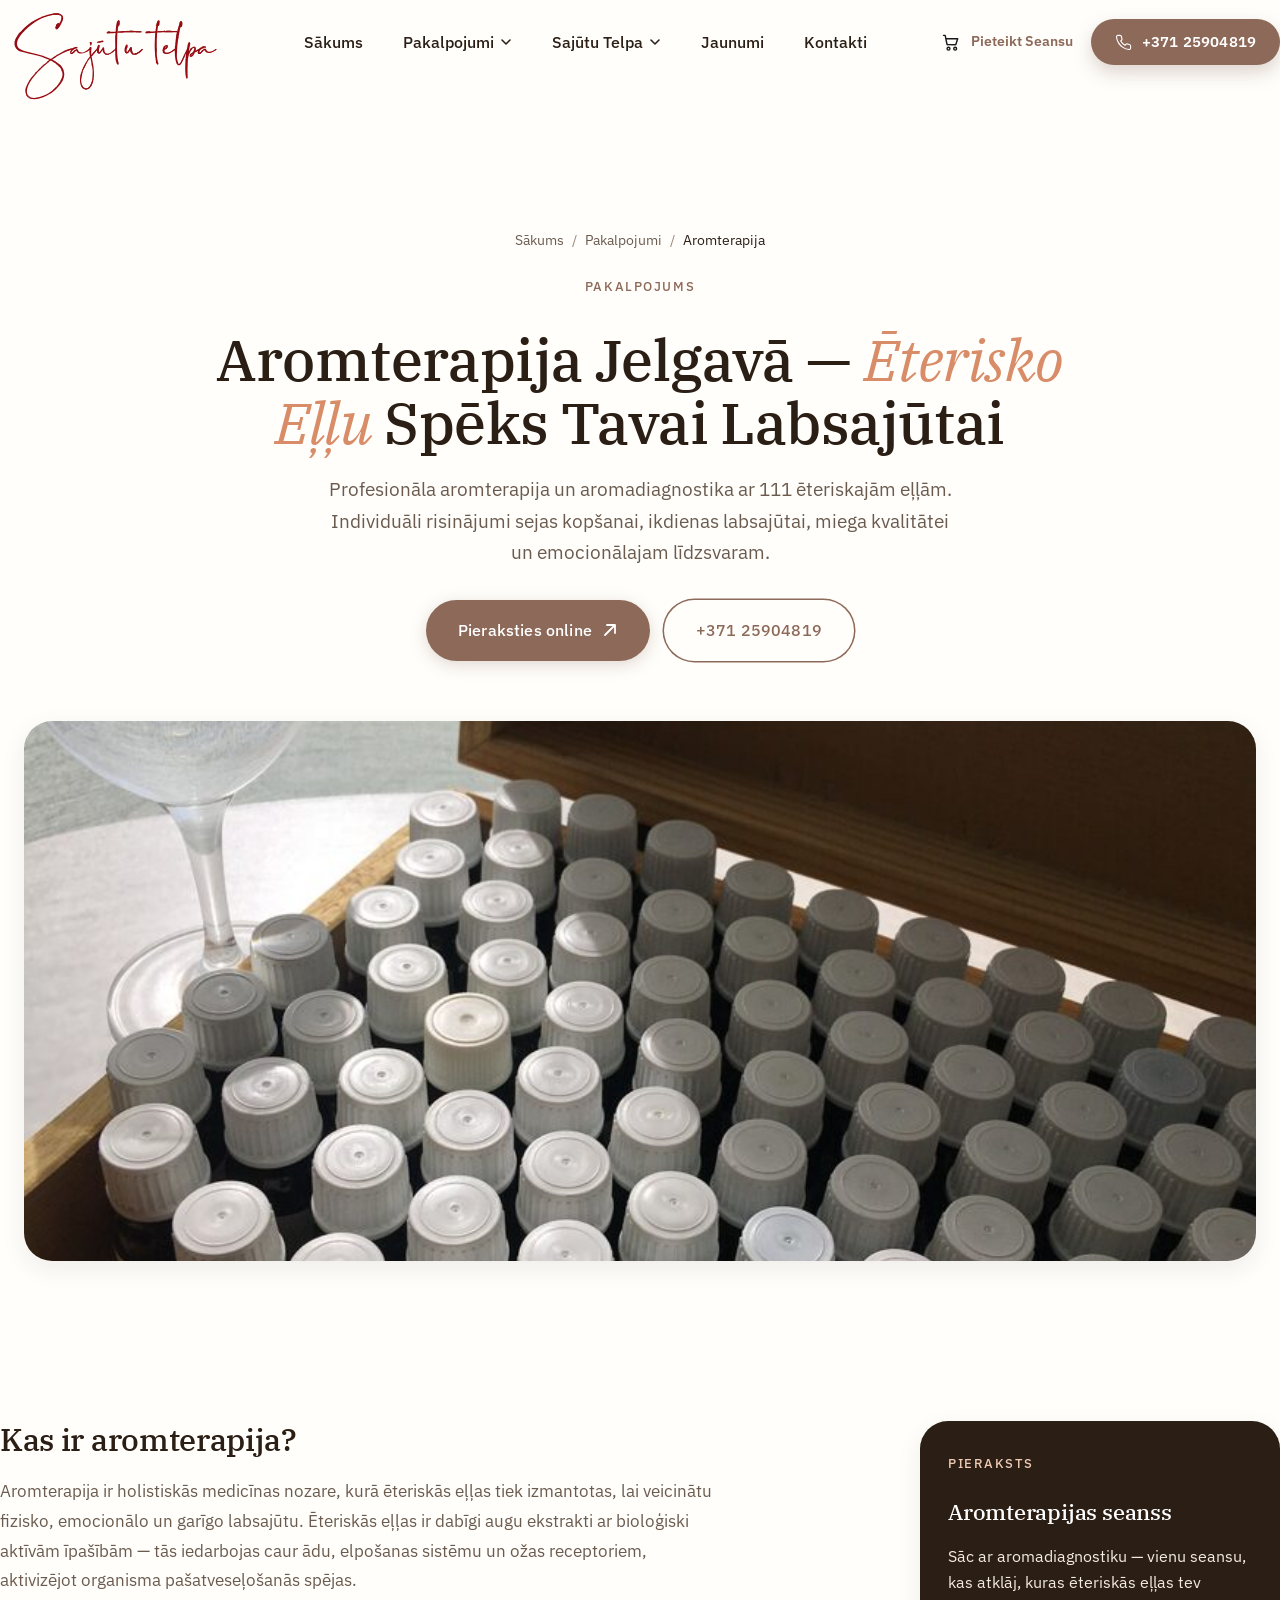
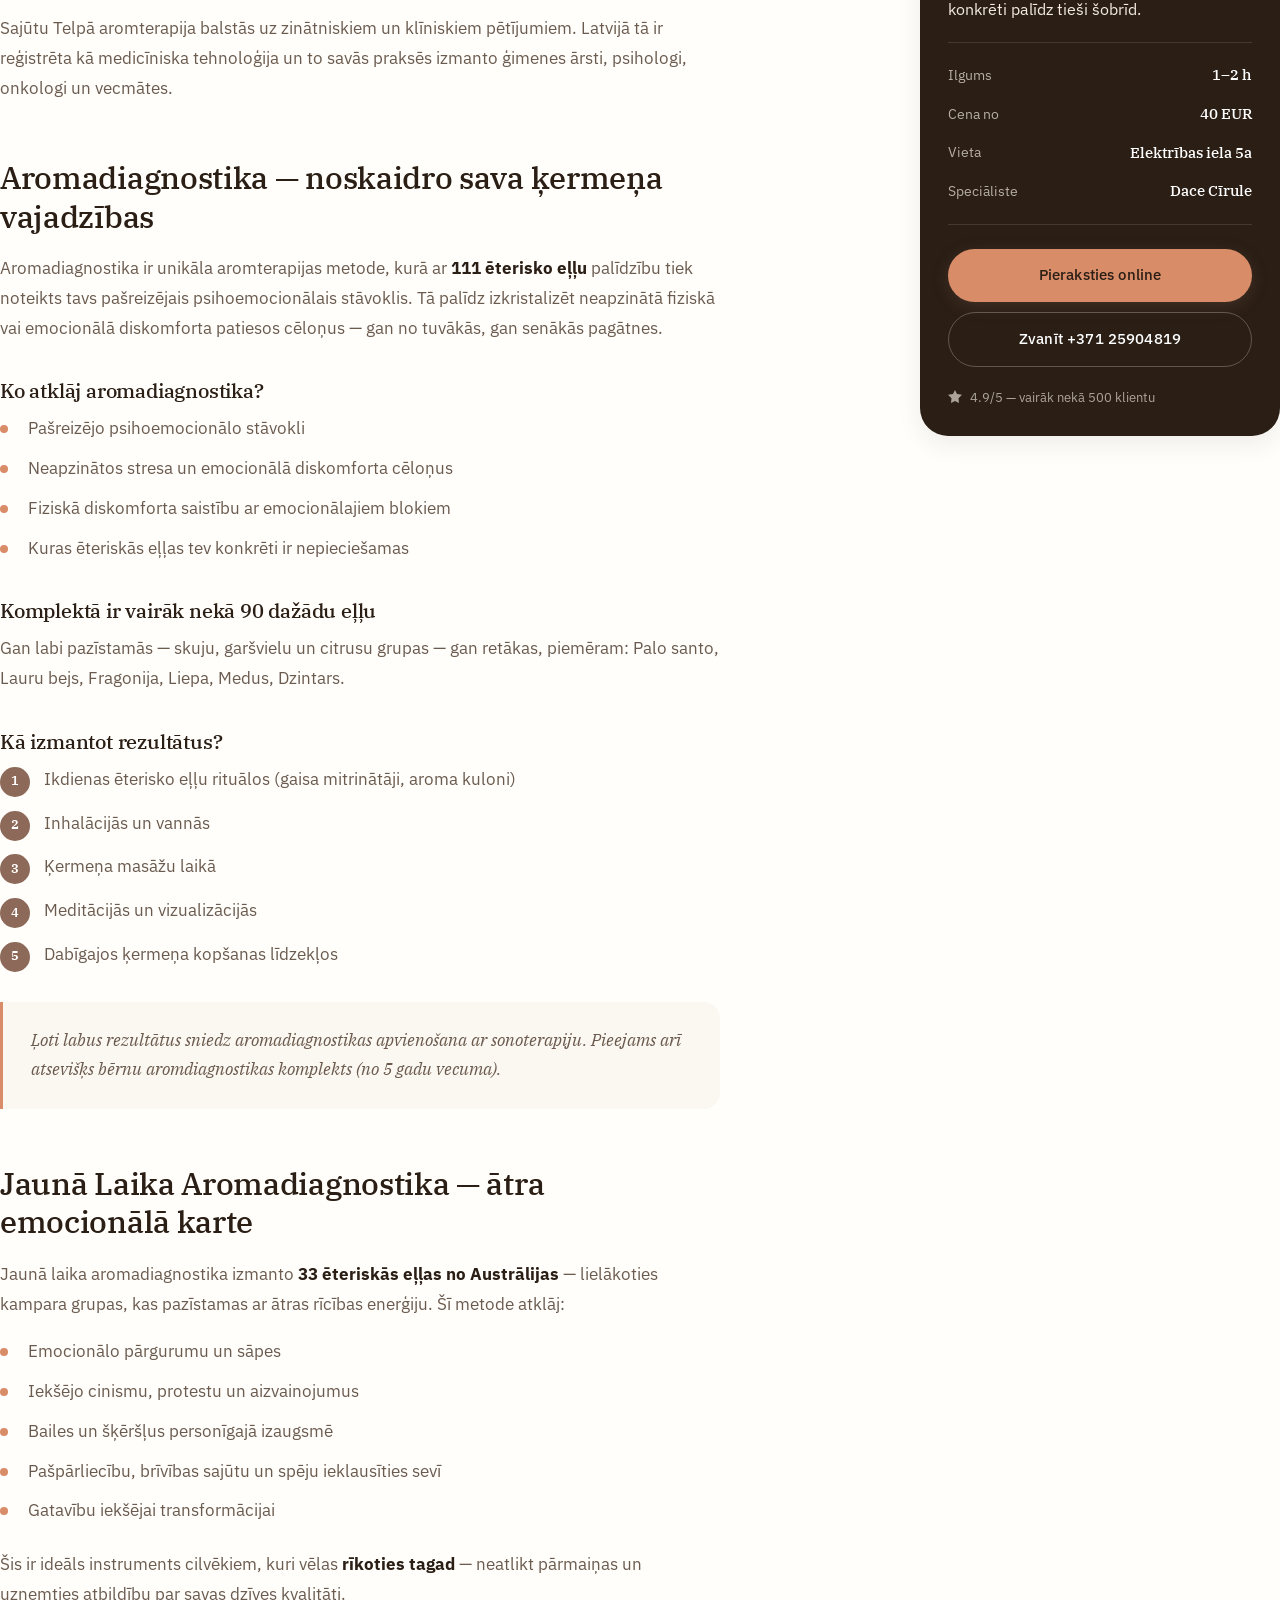
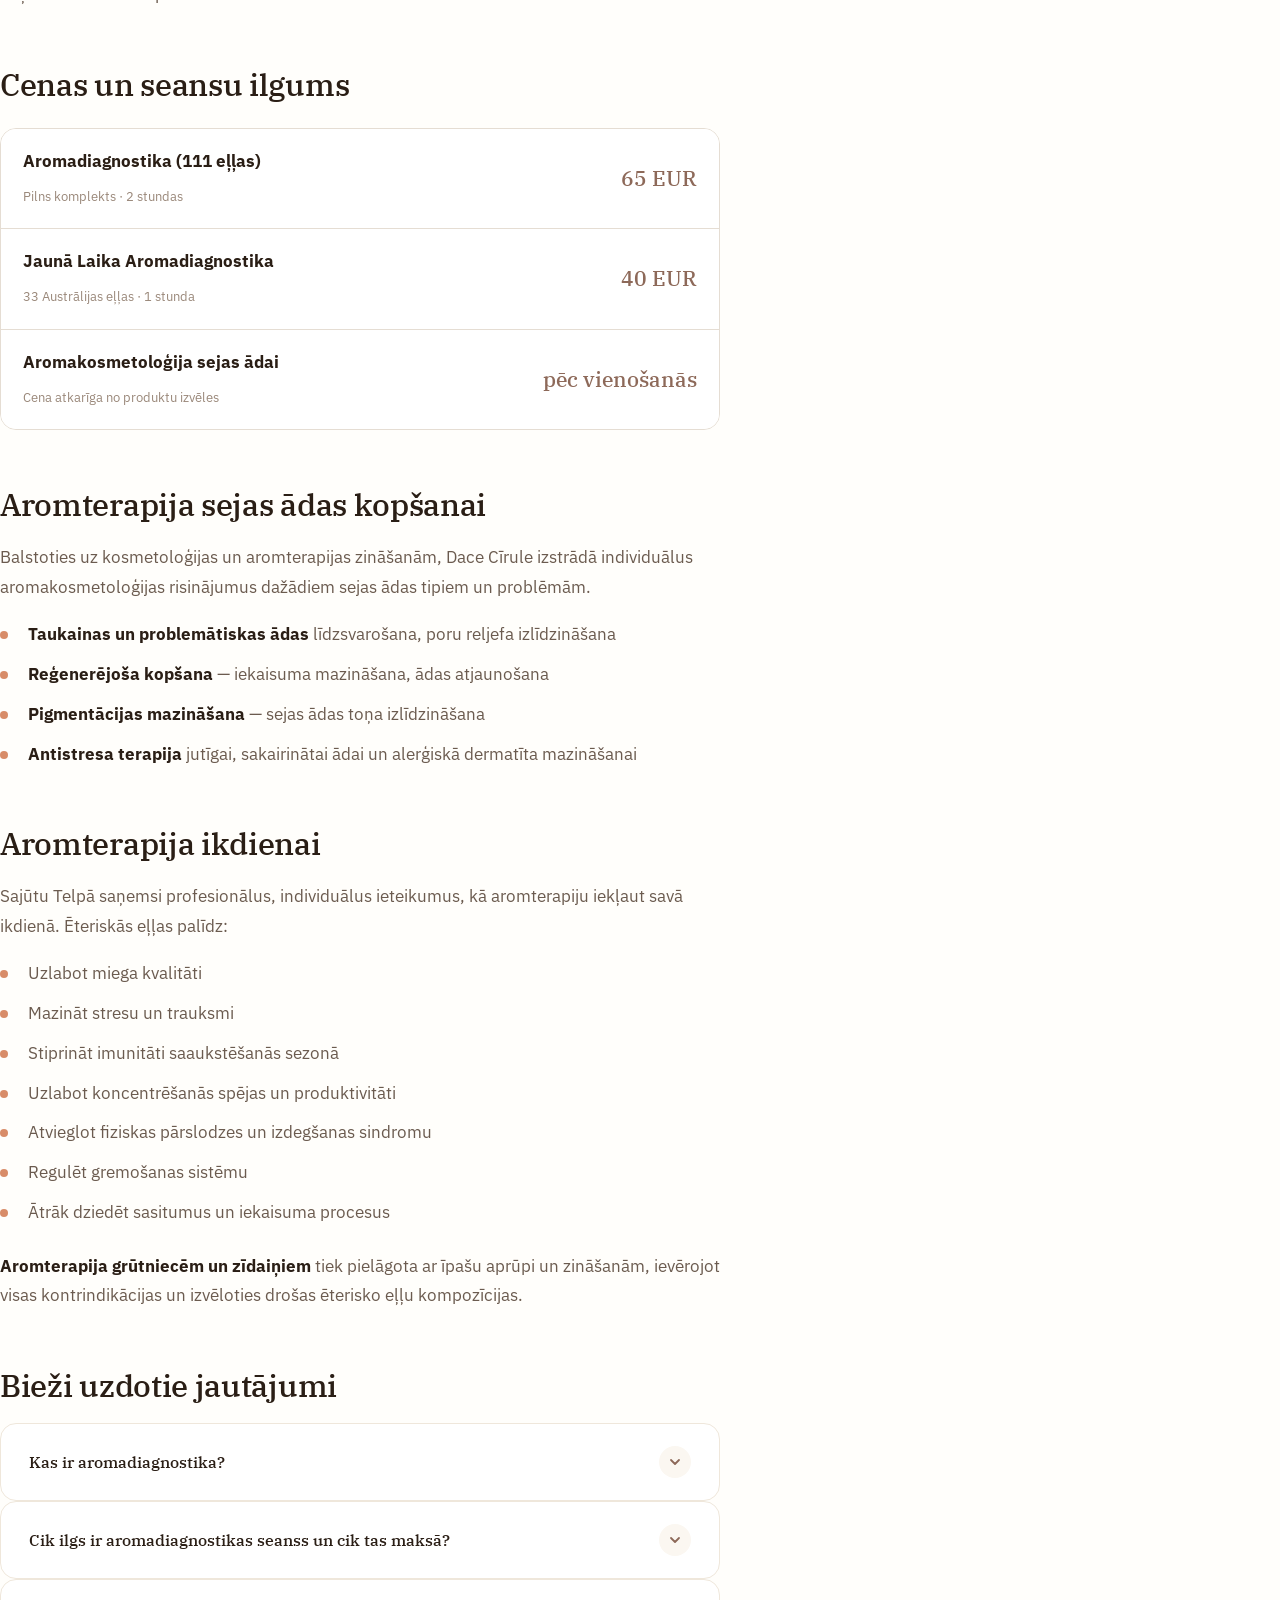
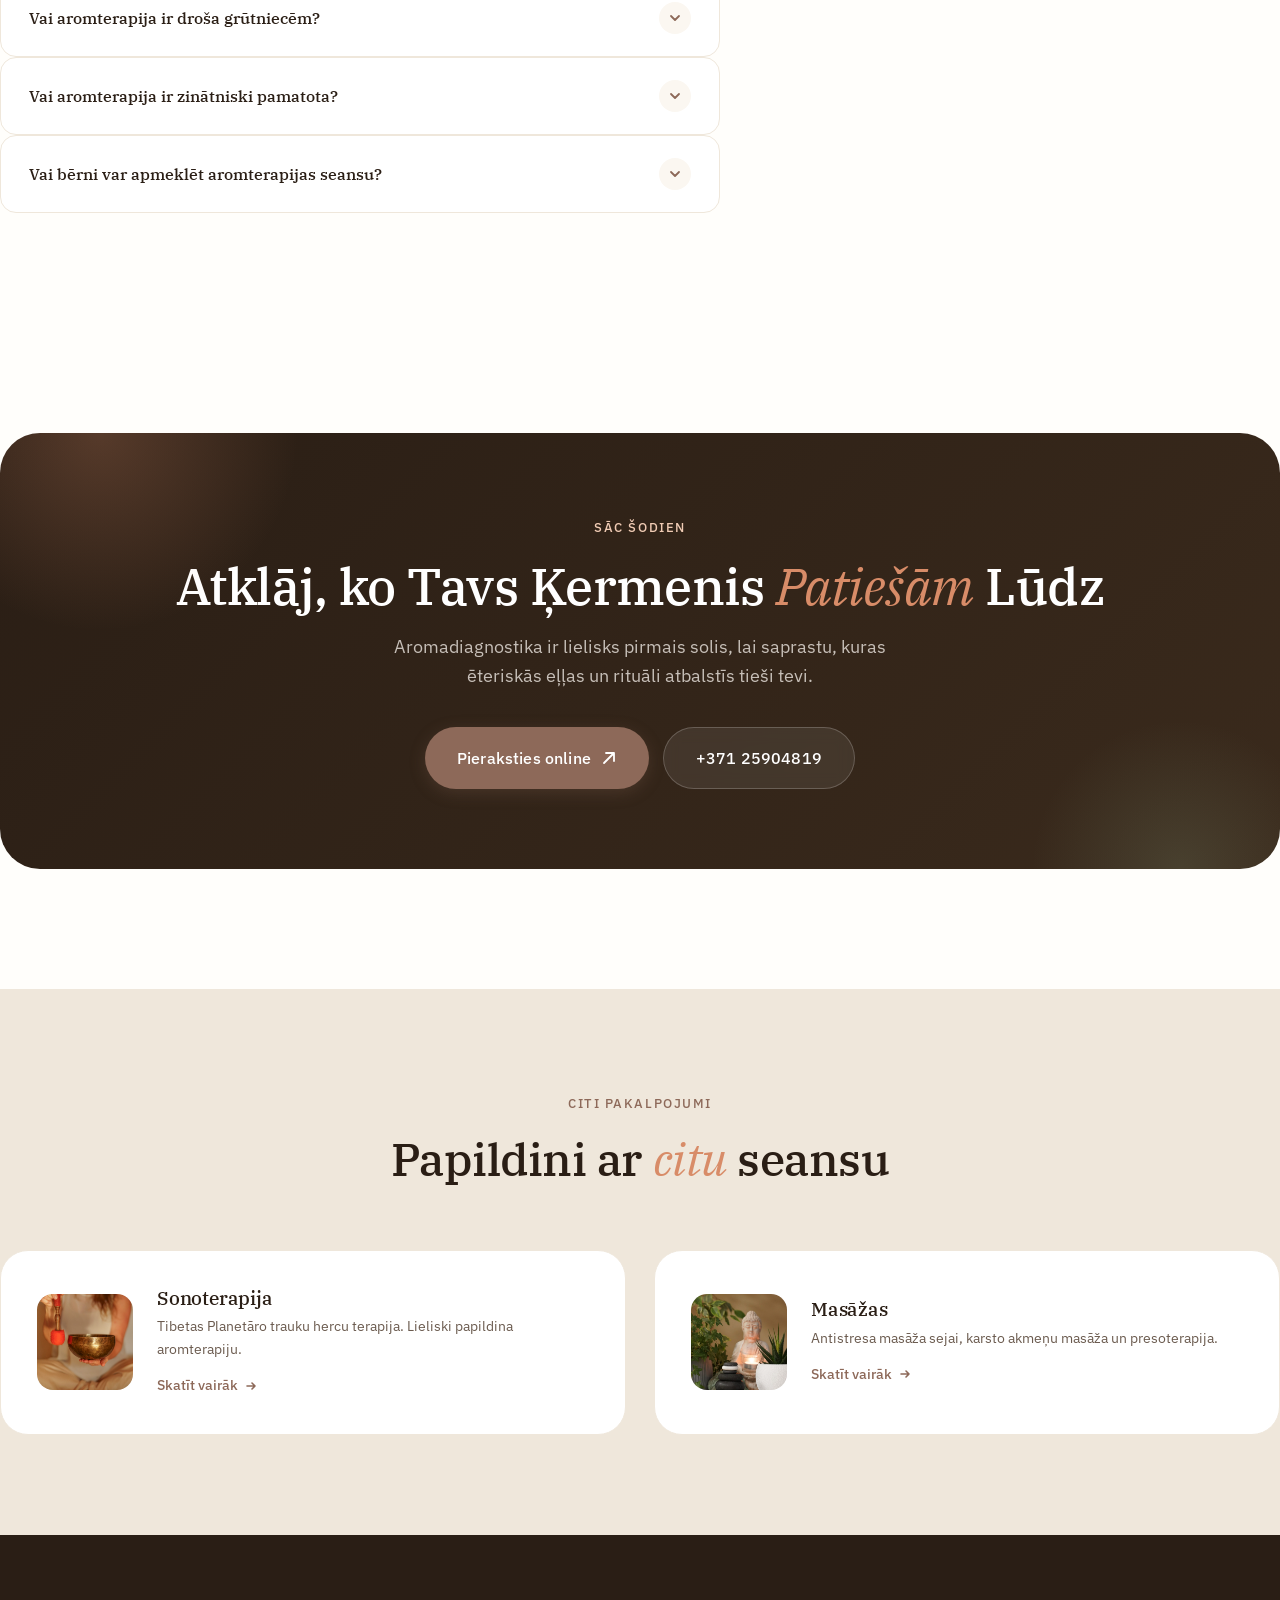
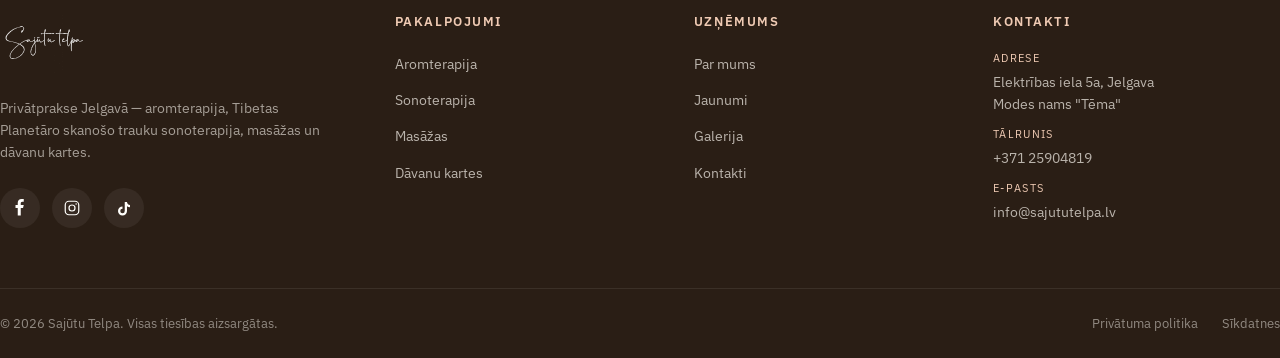
==== commit c0700873: "galery update" ====
--- a/aromterapija.html
+++ b/aromterapija.html
@@ -62,7 +62,16 @@
               <a href="davanu-kartes.html" role="menuitem"><strong>Dāvanu kartes</strong><span>Uzdāvini labsajūtu</span></a>
             </div>
           </li>
-          <li><a href="par-mums.html">Par mums</a></li>
+          <li class="has-dropdown">
+            <button type="button" class="nav-trigger" aria-expanded="false" aria-haspopup="true">
+              Sajūtu Telpa
+              <svg width="12" height="12" viewBox="0 0 12 12" aria-hidden="true"><path d="M2 4l4 4 4-4" fill="none" stroke="currentColor" stroke-width="1.6" stroke-linecap="round" stroke-linejoin="round"/></svg>
+            </button>
+            <div class="dropdown" role="menu">
+              <a href="par-mums.html" role="menuitem"><strong>Par mums</strong><span>Dace Cīrule un mūsu stāsts</span></a>
+              <a href="galerija.html" role="menuitem"><strong>Galerija</strong><span>Telpa, procedūras, atmosfēra</span></a>
+            </div>
+          </li>
           <li><a href="jaunumi.html">Jaunumi</a></li>
           <li><a href="kontakti.html">Kontakti</a></li>
         </ul>
--- a/css/styles.css
+++ b/css/styles.css
@@ -1981,3 +1981,147 @@
   .social-links { grid-template-columns: 1fr; }
   .contact-grid-section, .social-section { padding: 56px 0; }
 }
+
+/* ---------- Gallery Page ---------- */
+.gallery-section {
+  padding: 64px 0 96px;
+  background: #fffefb;
+}
+.gallery-filters {
+  display: flex;
+  flex-wrap: wrap;
+  gap: 10px;
+  justify-content: center;
+  margin: 0 0 48px;
+}
+.gallery-filter {
+  font-family: inherit;
+  font-size: 14px;
+  font-weight: 500;
+  color: var(--text);
+  background: #fff;
+  border: 1px solid var(--border);
+  border-radius: 999px;
+  padding: 9px 18px;
+  cursor: pointer;
+  transition: all .2s ease;
+}
+.gallery-filter:hover { border-color: var(--primary); color: var(--primary); }
+.gallery-filter.active {
+  background: var(--primary);
+  border-color: var(--primary);
+  color: #fff;
+}
+.gallery-masonry {
+  column-count: 3;
+  column-gap: 20px;
+}
+.gallery-item {
+  break-inside: avoid;
+  margin: 0 0 20px;
+  display: block;
+  border-radius: 18px;
+  overflow: hidden;
+  background: #f3ece2;
+  box-shadow: 0 4px 18px rgba(40, 24, 14, 0.06);
+  position: relative;
+  cursor: zoom-in;
+  transition: transform .35s ease, box-shadow .35s ease;
+}
+.gallery-item:hover {
+  transform: translateY(-4px);
+  box-shadow: 0 14px 32px rgba(40, 24, 14, 0.12);
+}
+.gallery-item img {
+  width: 100%;
+  height: auto;
+  display: block;
+  transition: transform .6s ease;
+}
+.gallery-item:hover img { transform: scale(1.04); }
+.gallery-item figcaption {
+  position: absolute;
+  inset: auto 0 0 0;
+  padding: 18px 16px 14px;
+  background: linear-gradient(to top, rgba(40, 24, 14, 0.78), rgba(40, 24, 14, 0));
+  color: #F4ECDF;
+  font-family: 'IBM Plex Serif', serif;
+  font-size: 0.95rem;
+  opacity: 0;
+  transform: translateY(10px);
+  transition: opacity .3s ease, transform .3s ease;
+}
+.gallery-item:hover figcaption { opacity: 1; transform: translateY(0); }
+
+@media (max-width: 1100px) {
+  .gallery-masonry { column-count: 2; }
+}
+@media (max-width: 600px) {
+  .gallery-masonry { column-count: 1; column-gap: 16px; }
+  .gallery-item { margin-bottom: 16px; }
+}
+
+/* Lightbox */
+.lightbox {
+  position: fixed;
+  inset: 0;
+  background: rgba(20, 12, 6, 0.92);
+  display: none;
+  align-items: center;
+  justify-content: center;
+  z-index: 9999;
+  padding: 24px;
+  cursor: zoom-out;
+}
+.lightbox.open { display: flex; }
+.lightbox img {
+  max-width: min(1200px, 96vw);
+  max-height: 92vh;
+  width: auto;
+  height: auto;
+  border-radius: 12px;
+  box-shadow: 0 20px 60px rgba(0,0,0,0.5);
+  cursor: default;
+}
+.lightbox-close {
+  position: absolute;
+  top: 18px;
+  right: 22px;
+  width: 44px;
+  height: 44px;
+  border-radius: 50%;
+  background: rgba(255,255,255,0.1);
+  border: 1px solid rgba(255,255,255,0.25);
+  color: #fff;
+  font-size: 22px;
+  display: flex;
+  align-items: center;
+  justify-content: center;
+  cursor: pointer;
+  transition: background .2s ease;
+}
+.lightbox-close:hover { background: rgba(255,255,255,0.2); }
+.lightbox-nav {
+  position: absolute;
+  top: 50%;
+  transform: translateY(-50%);
+  width: 48px;
+  height: 48px;
+  border-radius: 50%;
+  background: rgba(255,255,255,0.1);
+  border: 1px solid rgba(255,255,255,0.25);
+  color: #fff;
+  display: flex;
+  align-items: center;
+  justify-content: center;
+  cursor: pointer;
+  transition: background .2s ease;
+}
+.lightbox-nav:hover { background: rgba(255,255,255,0.2); }
+.lightbox-prev { left: 22px; }
+.lightbox-next { right: 22px; }
+@media (max-width: 600px) {
+  .lightbox-nav { width: 40px; height: 40px; }
+  .lightbox-prev { left: 10px; }
+  .lightbox-next { right: 10px; }
+}
